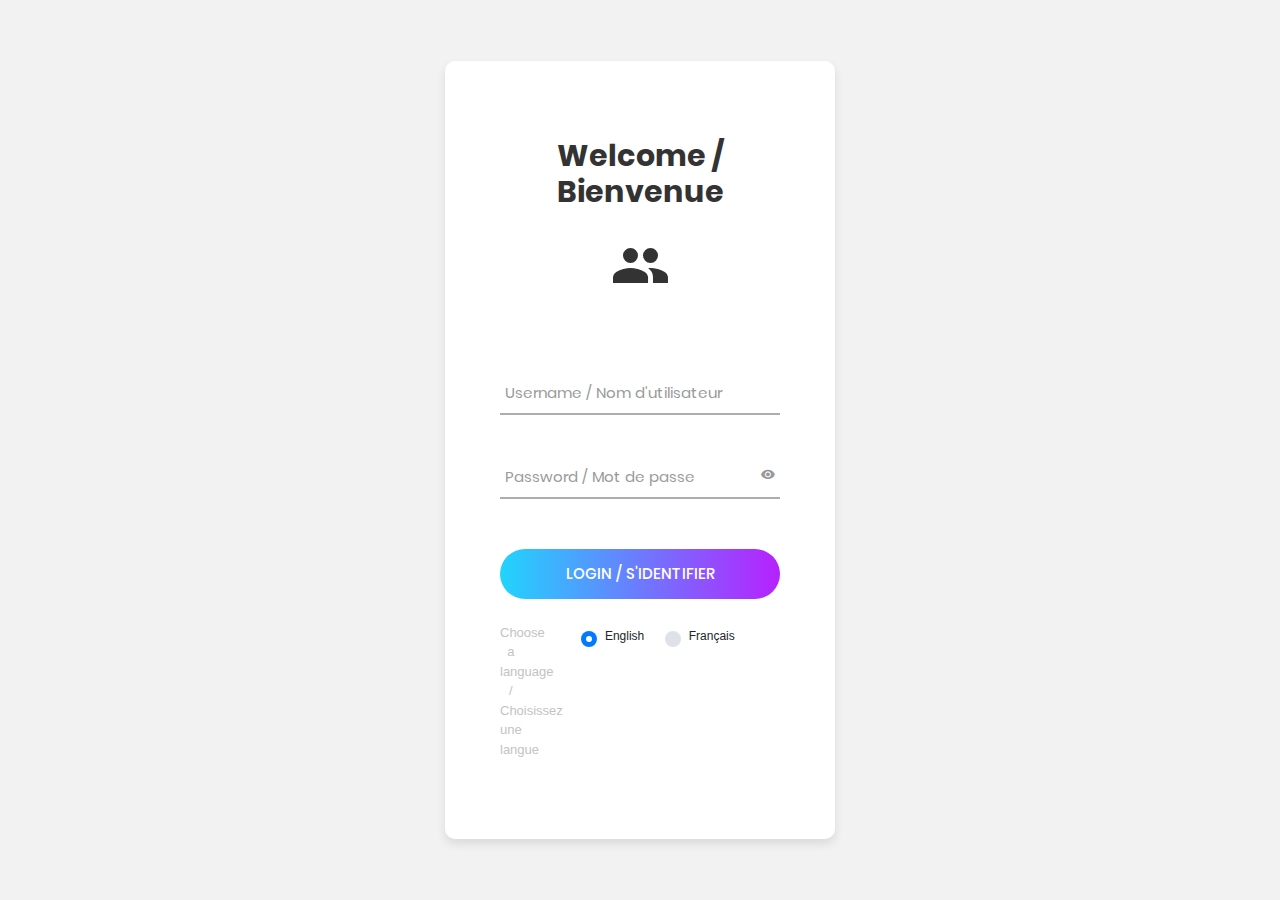
==== index.html @ aee53654 "initial commit" ====
<!DOCTYPE html>
<html lang="en">
<head>
	<title>Login V2</title>
	<meta charset="UTF-8">
	<meta name="viewport" content="width=device-width, initial-scale=1">
<!--===============================================================================================-->
	<link rel="icon" type="image/png" href="loginmation/images/icons/favicon.ico"/>
<!--===============================================================================================-->
	<link rel="stylesheet" type="text/css" href="loginmation/vendor/bootstrap/css/bootstrap.min.css">
<!--===============================================================================================-->
	<link rel="stylesheet" type="text/css" href="loginmation/fonts/font-awesome-4.7.0/css/font-awesome.min.css">
<!--===============================================================================================-->
	<link rel="stylesheet" type="text/css" href="loginmation/fonts/iconic/css/material-design-iconic-font.min.css">
<!--===============================================================================================-->
	<link rel="stylesheet" type="text/css" href="loginmation/vendor/animate/animate.css">
<!--===============================================================================================-->
	<link rel="stylesheet" type="text/css" href="loginmation/vendor/css-hamburgers/hamburgers.min.css">
<!--===============================================================================================-->
	<link rel="stylesheet" type="text/css" href="loginmation/vendor/animsition/css/animsition.min.css">
<!--===============================================================================================-->
	<link rel="stylesheet" type="text/css" href="loginmation/vendor/select2/select2.min.css">
<!--===============================================================================================-->
	<link rel="stylesheet" type="text/css" href="loginmation/vendor/daterangepicker/daterangepicker.css">
<!--===============================================================================================-->
	<link rel="stylesheet" type="text/css" href="loginmation/css/util.css">
	<link rel="stylesheet" type="text/css" href="loginmation/css/main.css">
	<link rel="stylesheet" type="text/css" href="css/bootstrap.css">

<!--===============================================================================================-->
</head>
<script>
	if(localStorage.getItem("userId") !== null)
		window.location.replace("sections/index.html");
	localStorage.setItem("lang", "en");
</script>
<body>

	<div class="limiter">
		<div class="container-login100">
			<div class="wrap-login100">
				<form class="login100-form" id="login_form">
					<span class="login100-form-title p-b-26" id="0">
						Welcome / Bienvenue
					</span>
					<span class="login100-form-title p-b-48">
						<i class="zmdi zmdi-accounts"></i>
					</span>

					<div class="alert alert-danger" hidden id="failureMessage">Please check your username and password... and try again</div><br>
					<div class="wrap-input100" data-validate = "Sorry, you've got to fill this!">
						<input required class="input100" type="text" name="email" id="username">
						<span class="focus-input100" data-placeholder="Username / Nom d'utilisateur"></span>
					</div>

					<div class="wrap-input100 validate-input" data-validate="Enter password (-_-)!">
						<span class="btn-show-pass">
							<i class="zmdi zmdi-eye"></i>
						</span>
						<input required class="input100" type="password" name="pass" id="password">
						<span class="focus-input100" data-placeholder="Password /  Mot de passe" ></span>
					</div>

					<div class="container-login100-form-btn">
						<div class="wrap-login100-form-btn">
							<div class="login100-form-bgbtn"></div>
							<button type="submit" class="login100-form-btn">
								Login / S'identifier
							</button>
						</div>
					</div><br>
					<fieldset class="form-group text-center">
						<div class="row">
							<legend style="font-size: 13px; color: #c3c3c3" class="col-form-label col-sm-2 pt-0" id="2">Choose a language / Choisissez une langue</legend>
							<div class="col-sm-10">
								<div class="custom-control custom-radio custom-control-inline">
									<input class="custom-control-input" type="radio" name="lang" id="en" value="en" checked>
									<label style="font-size: 12px;" class="custom-control-label" for="en" id="3">
										English
									</label>
									<script>
										document.getElementById("en").onclick = function() {
											if(this.checked) {
												localStorage.setItem("lang", "en");
												console.log("made language to french");
											}
										}
									</script>
								</div>
								<div class="custom-control custom-radio custom-control-inline">
									<input class="custom-control-input" type="radio" name="lang" id="fr" value="fr">
									<label style="font-size: 12px;" class="custom-control-label" for="fr" id="4">
										Français
									</label>
									<script>
									document.getElementById("fr").onclick = function() {
										if(this.checked) {
											localStorage.setItem("lang", "fr");
											console.log("made language to english");
										}
									}
									</script>
								</div>

							</div>
						</div>
					</fieldset>
					<br>
				</form>
			</div>
		</div>
	</div>


	<div id="dropDownSelect1"></div>

<!--===============================================================================================-->
	<script src="loginmation/vendor/jquery/jquery-3.2.1.min.js"></script>
<!--===============================================================================================-->
	<script src="loginmation/vendor/animsition/js/animsition.min.js"></script>
<!--===============================================================================================-->
	<script src="loginmation/vendor/bootstrap/js/popper.js"></script>
	<script src="loginmation/vendor/bootstrap/js/bootstrap.min.js"></script>
<!--===============================================================================================-->
	<script src="loginmation/vendor/select2/select2.min.js"></script>
<!--===============================================================================================-->
	<script src="loginmation/vendor/daterangepicker/moment.min.js"></script>
	<script src="loginmation/vendor/daterangepicker/daterangepicker.js"></script>
<!--===============================================================================================-->
	<script src="loginmation/vendor/countdowntime/countdowntime.js"></script>
<!--===============================================================================================-->
	<script src="loginmation/js/main.js"></script>
	<script src="js/main.js"></script>

	<script>
		document.forms['login_form'].addEventListener("submit", function(event) {
			event.preventDefault();
			var username = this.username.value;
			var password = this.password.value;

			var information = {"username":username, "password":password};

			var success = function(sr) {
				if(sr.id !== null && sr.id !== 'undefined') {
					var id = sr.id;
					var username = sr.username;
					var phonenumber = sr.phonenumber;
					var region_id = sr.regionId;
					var sub_region_id = sr.subRegionId;
					var role = sr.role;
					// var access = sr.role;

					localStorage.setItem("connection", "online");
					localStorage.setItem("userId", id);
					localStorage.setItem("userName", username);
					localStorage.setItem("phonenumber", phonenumber);
					localStorage.setItem("region_id", region_id);
					localStorage.setItem("sub_region_id", sub_region_id);
					localStorage.setItem("role", role);
					// localStorage.setItem("userAccess", access.join());
					window.location.replace("sections/index.html");
				} else {
					document.getElementById("failureMessage").removeAttribute("hidden");
					this.password.value = "";
				}
			}
			transmission.auth("user", information, success);
		});
	</script>

</body>
</html>
---- loginmation/fonts/iconic/css/material-design-iconic-font.min.css ----
@font-face{font-family:Material-Design-Iconic-Font;src:url(../fonts/Material-Design-Iconic-Font.woff2?v=2.2.0) format('woff2'),url(../fonts/Material-Design-Iconic-Font.woff?v=2.2.0) format('woff'),url(../fonts/Material-Design-Iconic-Font.ttf?v=2.2.0) format('truetype')}.zmdi{display:inline-block;font:normal normal normal 14px/1 'Material-Design-Iconic-Font';font-size:inherit;text-rendering:auto;-webkit-font-smoothing:antialiased;-moz-osx-font-smoothing:grayscale}.zmdi-hc-lg{font-size:1.33333333em;line-height:.75em;vertical-align:-15%}.zmdi-hc-2x{font-size:2em}.zmdi-hc-3x{font-size:3em}.zmdi-hc-4x{font-size:4em}.zmdi-hc-5x{font-size:5em}.zmdi-hc-fw{width:1.28571429em;text-align:center}.zmdi-hc-ul{padding-left:0;margin-left:2.14285714em;list-style-type:none}.zmdi-hc-ul>li{position:relative}.zmdi-hc-li{position:absolute;left:-2.14285714em;width:2.14285714em;top:.14285714em;text-align:center}.zmdi-hc-li.zmdi-hc-lg{left:-1.85714286em}.zmdi-hc-border{padding:.1em .25em;border:solid .1em #9e9e9e;border-radius:2px}.zmdi-hc-border-circle{padding:.1em .25em;border:solid .1em #9e9e9e;border-radius:50%}.zmdi.pull-left{float:left;margin-right:.15em}.zmdi.pull-right{float:right;margin-left:.15em}.zmdi-hc-spin{-webkit-animation:zmdi-spin 1.5s infinite linear;animation:zmdi-spin 1.5s infinite linear}.zmdi-hc-spin-reverse{-webkit-animation:zmdi-spin-reverse 1.5s infinite linear;animation:zmdi-spin-reverse 1.5s infinite linear}@-webkit-keyframes zmdi-spin{0%{-webkit-transform:rotate(0deg);transform:rotate(0deg)}100%{-webkit-transform:rotate(359deg);transform:rotate(359deg)}}@keyframes zmdi-spin{0%{-webkit-transform:rotate(0deg);transform:rotate(0deg)}100%{-webkit-transform:rotate(359deg);transform:rotate(359deg)}}@-webkit-keyframes zmdi-spin-reverse{0%{-webkit-transform:rotate(0deg);transform:rotate(0deg)}100%{-webkit-transform:rotate(-359deg);transform:rotate(-359deg)}}@keyframes zmdi-spin-reverse{0%{-webkit-transform:rotate(0deg);transform:rotate(0deg)}100%{-webkit-transform:rotate(-359deg);transform:rotate(-359deg)}}.zmdi-hc-rotate-90{-webkit-transform:rotate(90deg);-ms-transform:rotate(90deg);transform:rotate(90deg)}.zmdi-hc-rotate-180{-webkit-transform:rotate(180deg);-ms-transform:rotate(180deg);transform:rotate(180deg)}.zmdi-hc-rotate-270{-webkit-transform:rotate(270deg);-ms-transform:rotate(270deg);transform:rotate(270deg)}.zmdi-hc-flip-horizontal{-webkit-transform:scale(-1,1);-ms-transform:scale(-1,1);transform:scale(-1,1)}.zmdi-hc-flip-vertical{-webkit-transform:scale(1,-1);-ms-transform:scale(1,-1);transform:scale(1,-1)}.zmdi-hc-stack{position:relative;display:inline-block;width:2em;height:2em;line-height:2em;vertical-align:middle}.zmdi-hc-stack-1x,.zmdi-hc-stack-2x{position:absolute;left:0;width:100%;text-align:center}.zmdi-hc-stack-1x{line-height:inherit}.zmdi-hc-stack-2x{font-size:2em}.zmdi-hc-inverse{color:#fff}.zmdi-3d-rotation:before{content:'\f101'}.zmdi-airplane-off:before{content:'\f102'}.zmdi-airplane:before{content:'\f103'}.zmdi-album:before{content:'\f104'}.zmdi-archive:before{content:'\f105'}.zmdi-assignment-account:before{content:'\f106'}.zmdi-assignment-alert:before{content:'\f107'}.zmdi-assignment-check:before{content:'\f108'}.zmdi-assignment-o:before{content:'\f109'}.zmdi-assignment-return:before{content:'\f10a'}.zmdi-assignment-returned:before{content:'\f10b'}.zmdi-assignment:before{content:'\f10c'}.zmdi-attachment-alt:before{content:'\f10d'}.zmdi-attachment:before{content:'\f10e'}.zmdi-audio:before{content:'\f10f'}.zmdi-badge-check:before{content:'\f110'}.zmdi-balance-wallet:before{content:'\f111'}.zmdi-balance:before{content:'\f112'}.zmdi-battery-alert:before{content:'\f113'}.zmdi-battery-flash:before{content:'\f114'}.zmdi-battery-unknown:before{content:'\f115'}.zmdi-battery:before{content:'\f116'}.zmdi-bike:before{content:'\f117'}.zmdi-block-alt:before{content:'\f118'}.zmdi-block:before{content:'\f119'}.zmdi-boat:before{content:'\f11a'}.zmdi-book-image:before{content:'\f11b'}.zmdi-book:before{content:'\f11c'}.zmdi-bookmark-outline:before{content:'\f11d'}.zmdi-bookmark:before{content:'\f11e'}.zmdi-brush:before{content:'\f11f'}.zmdi-bug:before{content:'\f120'}.zmdi-bus:before{content:'\f121'}.zmdi-cake:before{content:'\f122'}.zmdi-car-taxi:before{content:'\f123'}.zmdi-car-wash:before{content:'\f124'}.zmdi-car:before{content:'\f125'}.zmdi-card-giftcard:before{content:'\f126'}.zmdi-card-membership:before{content:'\f127'}.zmdi-card-travel:before{content:'\f128'}.zmdi-card:before{content:'\f129'}.zmdi-case-check:before{content:'\f12a'}.zmdi-case-download:before{content:'\f12b'}.zmdi-case-play:before{content:'\f12c'}.zmdi-case:before{content:'\f12d'}.zmdi-cast-connected:before{content:'\f12e'}.zmdi-cast:before{content:'\f12f'}.zmdi-chart-donut:before{content:'\f130'}.zmdi-chart:before{content:'\f131'}.zmdi-city-alt:before{content:'\f132'}.zmdi-city:before{content:'\f133'}.zmdi-close-circle-o:before{content:'\f134'}.zmdi-close-circle:before{content:'\f135'}.zmdi-close:before{content:'\f136'}.zmdi-cocktail:before{content:'\f137'}.zmdi-code-setting:before{content:'\f138'}.zmdi-code-smartphone:before{content:'\f139'}.zmdi-code:before{content:'\f13a'}.zmdi-coffee:before{content:'\f13b'}.zmdi-collection-bookmark:before{content:'\f13c'}.zmdi-collection-case-play:before{content:'\f13d'}.zmdi-collection-folder-image:before{content:'\f13e'}.zmdi-collection-image-o:before{content:'\f13f'}.zmdi-collection-image:before{content:'\f140'}.zmdi-collection-item-1:before{content:'\f141'}.zmdi-collection-item-2:before{content:'\f142'}.zmdi-collection-item-3:before{content:'\f143'}.zmdi-collection-item-4:before{content:'\f144'}.zmdi-collection-item-5:before{content:'\f145'}.zmdi-collection-item-6:before{content:'\f146'}.zmdi-collection-item-7:before{content:'\f147'}.zmdi-collection-item-8:before{content:'\f148'}.zmdi-collection-item-9-plus:before{content:'\f149'}.zmdi-collection-item-9:before{content:'\f14a'}.zmdi-collection-item:before{content:'\f14b'}.zmdi-collection-music:before{content:'\f14c'}.zmdi-collection-pdf:before{content:'\f14d'}.zmdi-collection-plus:before{content:'\f14e'}.zmdi-collection-speaker:before{content:'\f14f'}.zmdi-collection-text:before{content:'\f150'}.zmdi-collection-video:before{content:'\f151'}.zmdi-compass:before{content:'\f152'}.zmdi-cutlery:before{content:'\f153'}.zmdi-delete:before{content:'\f154'}.zmdi-dialpad:before{content:'\f155'}.zmdi-dns:before{content:'\f156'}.zmdi-drink:before{content:'\f157'}.zmdi-edit:before{content:'\f158'}.zmdi-email-open:before{content:'\f159'}.zmdi-email:before{content:'\f15a'}.zmdi-eye-off:before{content:'\f15b'}.zmdi-eye:before{content:'\f15c'}.zmdi-eyedropper:before{content:'\f15d'}.zmdi-favorite-outline:before{content:'\f15e'}.zmdi-favorite:before{content:'\f15f'}.zmdi-filter-list:before{content:'\f160'}.zmdi-fire:before{content:'\f161'}.zmdi-flag:before{content:'\f162'}.zmdi-flare:before{content:'\f163'}.zmdi-flash-auto:before{content:'\f164'}.zmdi-flash-off:before{content:'\f165'}.zmdi-flash:before{content:'\f166'}.zmdi-flip:before{content:'\f167'}.zmdi-flower-alt:before{content:'\f168'}.zmdi-flower:before{content:'\f169'}.zmdi-font:before{content:'\f16a'}.zmdi-fullscreen-alt:before{content:'\f16b'}.zmdi-fullscreen-exit:before{content:'\f16c'}.zmdi-fullscreen:before{content:'\f16d'}.zmdi-functions:before{content:'\f16e'}.zmdi-gas-station:before{content:'\f16f'}.zmdi-gesture:before{content:'\f170'}.zmdi-globe-alt:before{content:'\f171'}.zmdi-globe-lock:before{content:'\f172'}.zmdi-globe:before{content:'\f173'}.zmdi-graduation-cap:before{content:'\f174'}.zmdi-home:before{content:'\f175'}.zmdi-hospital-alt:before{content:'\f176'}.zmdi-hospital:before{content:'\f177'}.zmdi-hotel:before{content:'\f178'}.zmdi-hourglass-alt:before{content:'\f179'}.zmdi-hourglass-outline:before{content:'\f17a'}.zmdi-hourglass:before{content:'\f17b'}.zmdi-http:before{content:'\f17c'}.zmdi-image-alt:before{content:'\f17d'}.zmdi-image-o:before{content:'\f17e'}.zmdi-image:before{content:'\f17f'}.zmdi-inbox:before{content:'\f180'}.zmdi-invert-colors-off:before{content:'\f181'}.zmdi-invert-colors:before{content:'\f182'}.zmdi-key:before{content:'\f183'}.zmdi-label-alt-outline:before{content:'\f184'}.zmdi-label-alt:before{content:'\f185'}.zmdi-label-heart:before{content:'\f186'}.zmdi-label:before{content:'\f187'}.zmdi-labels:before{content:'\f188'}.zmdi-lamp:before{content:'\f189'}.zmdi-landscape:before{content:'\f18a'}.zmdi-layers-off:before{content:'\f18b'}.zmdi-layers:before{content:'\f18c'}.zmdi-library:before{content:'\f18d'}.zmdi-link:before{content:'\f18e'}.zmdi-lock-open:before{content:'\f18f'}.zmdi-lock-outline:before{content:'\f190'}.zmdi-lock:before{content:'\f191'}.zmdi-mail-reply-all:before{content:'\f192'}.zmdi-mail-reply:before{content:'\f193'}.zmdi-mail-send:before{content:'\f194'}.zmdi-mall:before{content:'\f195'}.zmdi-map:before{content:'\f196'}.zmdi-menu:before{content:'\f197'}.zmdi-money-box:before{content:'\f198'}.zmdi-money-off:before{content:'\f199'}.zmdi-money:before{content:'\f19a'}.zmdi-more-vert:before{content:'\f19b'}.zmdi-more:before{content:'\f19c'}.zmdi-movie-alt:before{content:'\f19d'}.zmdi-movie:before{content:'\f19e'}.zmdi-nature-people:before{content:'\f19f'}.zmdi-nature:before{content:'\f1a0'}.zmdi-navigation:before{content:'\f1a1'}.zmdi-open-in-browser:before{content:'\f1a2'}.zmdi-open-in-new:before{content:'\f1a3'}.zmdi-palette:before{content:'\f1a4'}.zmdi-parking:before{content:'\f1a5'}.zmdi-pin-account:before{content:'\f1a6'}.zmdi-pin-assistant:before{content:'\f1a7'}.zmdi-pin-drop:before{content:'\f1a8'}.zmdi-pin-help:before{content:'\f1a9'}.zmdi-pin-off:before{content:'\f1aa'}.zmdi-pin:before{content:'\f1ab'}.zmdi-pizza:before{content:'\f1ac'}.zmdi-plaster:before{content:'\f1ad'}.zmdi-power-setting:before{content:'\f1ae'}.zmdi-power:before{content:'\f1af'}.zmdi-print:before{content:'\f1b0'}.zmdi-puzzle-piece:before{content:'\f1b1'}.zmdi-quote:before{content:'\f1b2'}.zmdi-railway:before{content:'\f1b3'}.zmdi-receipt:before{content:'\f1b4'}.zmdi-refresh-alt:before{content:'\f1b5'}.zmdi-refresh-sync-alert:before{content:'\f1b6'}.zmdi-refresh-sync-off:before{content:'\f1b7'}.zmdi-refresh-sync:before{content:'\f1b8'}.zmdi-refresh:before{content:'\f1b9'}.zmdi-roller:before{content:'\f1ba'}.zmdi-ruler:before{content:'\f1bb'}.zmdi-scissors:before{content:'\f1bc'}.zmdi-screen-rotation-lock:before{content:'\f1bd'}.zmdi-screen-rotation:before{content:'\f1be'}.zmdi-search-for:before{content:'\f1bf'}.zmdi-search-in-file:before{content:'\f1c0'}.zmdi-search-in-page:before{content:'\f1c1'}.zmdi-search-replace:before{content:'\f1c2'}.zmdi-search:before{content:'\f1c3'}.zmdi-seat:before{content:'\f1c4'}.zmdi-settings-square:before{content:'\f1c5'}.zmdi-settings:before{content:'\f1c6'}.zmdi-shield-check:before{content:'\f1c7'}.zmdi-shield-security:before{content:'\f1c8'}.zmdi-shopping-basket:before{content:'\f1c9'}.zmdi-shopping-cart-plus:before{content:'\f1ca'}.zmdi-shopping-cart:before{content:'\f1cb'}.zmdi-sign-in:before{content:'\f1cc'}.zmdi-sort-amount-asc:before{content:'\f1cd'}.zmdi-sort-amount-desc:before{content:'\f1ce'}.zmdi-sort-asc:before{content:'\f1cf'}.zmdi-sort-desc:before{content:'\f1d0'}.zmdi-spellcheck:before{content:'\f1d1'}.zmdi-storage:before{content:'\f1d2'}.zmdi-store-24:before{content:'\f1d3'}.zmdi-store:before{content:'\f1d4'}.zmdi-subway:before{content:'\f1d5'}.zmdi-sun:before{content:'\f1d6'}.zmdi-tab-unselected:before{content:'\f1d7'}.zmdi-tab:before{content:'\f1d8'}.zmdi-tag-close:before{content:'\f1d9'}.zmdi-tag-more:before{content:'\f1da'}.zmdi-tag:before{content:'\f1db'}.zmdi-thumb-down:before{content:'\f1dc'}.zmdi-thumb-up-down:before{content:'\f1dd'}.zmdi-thumb-up:before{content:'\f1de'}.zmdi-ticket-star:before{content:'\f1df'}.zmdi-toll:before{content:'\f1e0'}.zmdi-toys:before{content:'\f1e1'}.zmdi-traffic:before{content:'\f1e2'}.zmdi-translate:before{content:'\f1e3'}.zmdi-triangle-down:before{content:'\f1e4'}.zmdi-triangle-up:before{content:'\f1e5'}.zmdi-truck:before{content:'\f1e6'}.zmdi-turning-sign:before{content:'\f1e7'}.zmdi-wallpaper:before{content:'\f1e8'}.zmdi-washing-machine:before{content:'\f1e9'}.zmdi-window-maximize:before{content:'\f1ea'}.zmdi-window-minimize:before{content:'\f1eb'}.zmdi-window-restore:before{content:'\f1ec'}.zmdi-wrench:before{content:'\f1ed'}.zmdi-zoom-in:before{content:'\f1ee'}.zmdi-zoom-out:before{content:'\f1ef'}.zmdi-alert-circle-o:before{content:'\f1f0'}.zmdi-alert-circle:before{content:'\f1f1'}.zmdi-alert-octagon:before{content:'\f1f2'}.zmdi-alert-polygon:before{content:'\f1f3'}.zmdi-alert-triangle:before{content:'\f1f4'}.zmdi-help-outline:before{content:'\f1f5'}.zmdi-help:before{content:'\f1f6'}.zmdi-info-outline:before{content:'\f1f7'}.zmdi-info:before{content:'\f1f8'}.zmdi-notifications-active:before{content:'\f1f9'}.zmdi-notifications-add:before{content:'\f1fa'}.zmdi-notifications-none:before{content:'\f1fb'}.zmdi-notifications-off:before{content:'\f1fc'}.zmdi-notifications-paused:before{content:'\f1fd'}.zmdi-notifications:before{content:'\f1fe'}.zmdi-account-add:before{content:'\f1ff'}.zmdi-account-box-mail:before{content:'\f200'}.zmdi-account-box-o:before{content:'\f201'}.zmdi-account-box-phone:before{content:'\f202'}.zmdi-account-box:before{content:'\f203'}.zmdi-account-calendar:before{content:'\f204'}.zmdi-account-circle:before{content:'\f205'}.zmdi-account-o:before{content:'\f206'}.zmdi-account:before{content:'\f207'}.zmdi-accounts-add:before{content:'\f208'}.zmdi-accounts-alt:before{content:'\f209'}.zmdi-accounts-list-alt:before{content:'\f20a'}.zmdi-accounts-list:before{content:'\f20b'}.zmdi-accounts-outline:before{content:'\f20c'}.zmdi-accounts:before{content:'\f20d'}.zmdi-face:before{content:'\f20e'}.zmdi-female:before{content:'\f20f'}.zmdi-male-alt:before{content:'\f210'}.zmdi-male-female:before{content:'\f211'}.zmdi-male:before{content:'\f212'}.zmdi-mood-bad:before{content:'\f213'}.zmdi-mood:before{content:'\f214'}.zmdi-run:before{content:'\f215'}.zmdi-walk:before{content:'\f216'}.zmdi-cloud-box:before{content:'\f217'}.zmdi-cloud-circle:before{content:'\f218'}.zmdi-cloud-done:before{content:'\f219'}.zmdi-cloud-download:before{content:'\f21a'}.zmdi-cloud-off:before{content:'\f21b'}.zmdi-cloud-outline-alt:before{content:'\f21c'}.zmdi-cloud-outline:before{content:'\f21d'}.zmdi-cloud-upload:before{content:'\f21e'}.zmdi-cloud:before{content:'\f21f'}.zmdi-download:before{content:'\f220'}.zmdi-file-plus:before{content:'\f221'}.zmdi-file-text:before{content:'\f222'}.zmdi-file:before{content:'\f223'}.zmdi-folder-outline:before{content:'\f224'}.zmdi-folder-person:before{content:'\f225'}.zmdi-folder-star-alt:before{content:'\f226'}.zmdi-folder-star:before{content:'\f227'}.zmdi-folder:before{content:'\f228'}.zmdi-gif:before{content:'\f229'}.zmdi-upload:before{content:'\f22a'}.zmdi-border-all:before{content:'\f22b'}.zmdi-border-bottom:before{content:'\f22c'}.zmdi-border-clear:before{content:'\f22d'}.zmdi-border-color:before{content:'\f22e'}.zmdi-border-horizontal:before{content:'\f22f'}.zmdi-border-inner:before{content:'\f230'}.zmdi-border-left:before{content:'\f231'}.zmdi-border-outer:before{content:'\f232'}.zmdi-border-right:before{content:'\f233'}.zmdi-border-style:before{content:'\f234'}.zmdi-border-top:before{content:'\f235'}.zmdi-border-vertical:before{content:'\f236'}.zmdi-copy:before{content:'\f237'}.zmdi-crop:before{content:'\f238'}.zmdi-format-align-center:before{content:'\f239'}.zmdi-format-align-justify:before{content:'\f23a'}.zmdi-format-align-left:before{content:'\f23b'}.zmdi-format-align-right:before{content:'\f23c'}.zmdi-format-bold:before{content:'\f23d'}.zmdi-format-clear-all:before{content:'\f23e'}.zmdi-format-clear:before{content:'\f23f'}.zmdi-format-color-fill:before{content:'\f240'}.zmdi-format-color-reset:before{content:'\f241'}.zmdi-format-color-text:before{content:'\f242'}.zmdi-format-indent-decrease:before{content:'\f243'}.zmdi-format-indent-increase:before{content:'\f244'}.zmdi-format-italic:before{content:'\f245'}.zmdi-format-line-spacing:before{content:'\f246'}.zmdi-format-list-bulleted:before{content:'\f247'}.zmdi-format-list-numbered:before{content:'\f248'}.zmdi-format-ltr:before{content:'\f249'}.zmdi-format-rtl:before{content:'\f24a'}.zmdi-format-size:before{content:'\f24b'}.zmdi-format-strikethrough-s:before{content:'\f24c'}.zmdi-format-strikethrough:before{content:'\f24d'}.zmdi-format-subject:before{content:'\f24e'}.zmdi-format-underlined:before{content:'\f24f'}.zmdi-format-valign-bottom:before{content:'\f250'}.zmdi-format-valign-center:before{content:'\f251'}.zmdi-format-valign-top:before{content:'\f252'}.zmdi-redo:before{content:'\f253'}.zmdi-select-all:before{content:'\f254'}.zmdi-space-bar:before{content:'\f255'}.zmdi-text-format:before{content:'\f256'}.zmdi-transform:before{content:'\f257'}.zmdi-undo:before{content:'\f258'}.zmdi-wrap-text:before{content:'\f259'}.zmdi-comment-alert:before{content:'\f25a'}.zmdi-comment-alt-text:before{content:'\f25b'}.zmdi-comment-alt:before{content:'\f25c'}.zmdi-comment-edit:before{content:'\f25d'}.zmdi-comment-image:before{content:'\f25e'}.zmdi-comment-list:before{content:'\f25f'}.zmdi-comment-more:before{content:'\f260'}.zmdi-comment-outline:before{content:'\f261'}.zmdi-comment-text-alt:before{content:'\f262'}.zmdi-comment-text:before{content:'\f263'}.zmdi-comment-video:before{content:'\f264'}.zmdi-comment:before{content:'\f265'}.zmdi-comments:before{content:'\f266'}.zmdi-check-all:before{content:'\f267'}.zmdi-check-circle-u:before{content:'\f268'}.zmdi-check-circle:before{content:'\f269'}.zmdi-check-square:before{content:'\f26a'}.zmdi-check:before{content:'\f26b'}.zmdi-circle-o:before{content:'\f26c'}.zmdi-circle:before{content:'\f26d'}.zmdi-dot-circle-alt:before{content:'\f26e'}.zmdi-dot-circle:before{content:'\f26f'}.zmdi-minus-circle-outline:before{content:'\f270'}.zmdi-minus-circle:before{content:'\f271'}.zmdi-minus-square:before{content:'\f272'}.zmdi-minus:before{content:'\f273'}.zmdi-plus-circle-o-duplicate:before{content:'\f274'}.zmdi-plus-circle-o:before{content:'\f275'}.zmdi-plus-circle:before{content:'\f276'}.zmdi-plus-square:before{content:'\f277'}.zmdi-plus:before{content:'\f278'}.zmdi-square-o:before{content:'\f279'}.zmdi-star-circle:before{content:'\f27a'}.zmdi-star-half:before{content:'\f27b'}.zmdi-star-outline:before{content:'\f27c'}.zmdi-star:before{content:'\f27d'}.zmdi-bluetooth-connected:before{content:'\f27e'}.zmdi-bluetooth-off:before{content:'\f27f'}.zmdi-bluetooth-search:before{content:'\f280'}.zmdi-bluetooth-setting:before{content:'\f281'}.zmdi-bluetooth:before{content:'\f282'}.zmdi-camera-add:before{content:'\f283'}.zmdi-camera-alt:before{content:'\f284'}.zmdi-camera-bw:before{content:'\f285'}.zmdi-camera-front:before{content:'\f286'}.zmdi-camera-mic:before{content:'\f287'}.zmdi-camera-party-mode:before{content:'\f288'}.zmdi-camera-rear:before{content:'\f289'}.zmdi-camera-roll:before{content:'\f28a'}.zmdi-camera-switch:before{content:'\f28b'}.zmdi-camera:before{content:'\f28c'}.zmdi-card-alert:before{content:'\f28d'}.zmdi-card-off:before{content:'\f28e'}.zmdi-card-sd:before{content:'\f28f'}.zmdi-card-sim:before{content:'\f290'}.zmdi-desktop-mac:before{content:'\f291'}.zmdi-desktop-windows:before{content:'\f292'}.zmdi-device-hub:before{content:'\f293'}.zmdi-devices-off:before{content:'\f294'}.zmdi-devices:before{content:'\f295'}.zmdi-dock:before{content:'\f296'}.zmdi-floppy:before{content:'\f297'}.zmdi-gamepad:before{content:'\f298'}.zmdi-gps-dot:before{content:'\f299'}.zmdi-gps-off:before{content:'\f29a'}.zmdi-gps:before{content:'\f29b'}.zmdi-headset-mic:before{content:'\f29c'}.zmdi-headset:before{content:'\f29d'}.zmdi-input-antenna:before{content:'\f29e'}.zmdi-input-composite:before{content:'\f29f'}.zmdi-input-hdmi:before{content:'\f2a0'}.zmdi-input-power:before{content:'\f2a1'}.zmdi-input-svideo:before{content:'\f2a2'}.zmdi-keyboard-hide:before{content:'\f2a3'}.zmdi-keyboard:before{content:'\f2a4'}.zmdi-laptop-chromebook:before{content:'\f2a5'}.zmdi-laptop-mac:before{content:'\f2a6'}.zmdi-laptop:before{content:'\f2a7'}.zmdi-mic-off:before{content:'\f2a8'}.zmdi-mic-outline:before{content:'\f2a9'}.zmdi-mic-setting:before{content:'\f2aa'}.zmdi-mic:before{content:'\f2ab'}.zmdi-mouse:before{content:'\f2ac'}.zmdi-network-alert:before{content:'\f2ad'}.zmdi-network-locked:before{content:'\f2ae'}.zmdi-network-off:before{content:'\f2af'}.zmdi-network-outline:before{content:'\f2b0'}.zmdi-network-setting:before{content:'\f2b1'}.zmdi-network:before{content:'\f2b2'}.zmdi-phone-bluetooth:before{content:'\f2b3'}.zmdi-phone-end:before{content:'\f2b4'}.zmdi-phone-forwarded:before{content:'\f2b5'}.zmdi-phone-in-talk:before{content:'\f2b6'}.zmdi-phone-locked:before{content:'\f2b7'}.zmdi-phone-missed:before{content:'\f2b8'}.zmdi-phone-msg:before{content:'\f2b9'}.zmdi-phone-paused:before{content:'\f2ba'}.zmdi-phone-ring:before{content:'\f2bb'}.zmdi-phone-setting:before{content:'\f2bc'}.zmdi-phone-sip:before{content:'\f2bd'}.zmdi-phone:before{content:'\f2be'}.zmdi-portable-wifi-changes:before{content:'\f2bf'}.zmdi-portable-wifi-off:before{content:'\f2c0'}.zmdi-portable-wifi:before{content:'\f2c1'}.zmdi-radio:before{content:'\f2c2'}.zmdi-reader:before{content:'\f2c3'}.zmdi-remote-control-alt:before{content:'\f2c4'}.zmdi-remote-control:before{content:'\f2c5'}.zmdi-router:before{content:'\f2c6'}.zmdi-scanner:before{content:'\f2c7'}.zmdi-smartphone-android:before{content:'\f2c8'}.zmdi-smartphone-download:before{content:'\f2c9'}.zmdi-smartphone-erase:before{content:'\f2ca'}.zmdi-smartphone-info:before{content:'\f2cb'}.zmdi-smartphone-iphone:before{content:'\f2cc'}.zmdi-smartphone-landscape-lock:before{content:'\f2cd'}.zmdi-smartphone-landscape:before{content:'\f2ce'}.zmdi-smartphone-lock:before{content:'\f2cf'}.zmdi-smartphone-portrait-lock:before{content:'\f2d0'}.zmdi-smartphone-ring:before{content:'\f2d1'}.zmdi-smartphone-setting:before{content:'\f2d2'}.zmdi-smartphone-setup:before{content:'\f2d3'}.zmdi-smartphone:before{content:'\f2d4'}.zmdi-speaker:before{content:'\f2d5'}.zmdi-tablet-android:before{content:'\f2d6'}.zmdi-tablet-mac:before{content:'\f2d7'}.zmdi-tablet:before{content:'\f2d8'}.zmdi-tv-alt-play:before{content:'\f2d9'}.zmdi-tv-list:before{content:'\f2da'}.zmdi-tv-play:before{content:'\f2db'}.zmdi-tv:before{content:'\f2dc'}.zmdi-usb:before{content:'\f2dd'}.zmdi-videocam-off:before{content:'\f2de'}.zmdi-videocam-switch:before{content:'\f2df'}.zmdi-videocam:before{content:'\f2e0'}.zmdi-watch:before{content:'\f2e1'}.zmdi-wifi-alt-2:before{content:'\f2e2'}.zmdi-wifi-alt:before{content:'\f2e3'}.zmdi-wifi-info:before{content:'\f2e4'}.zmdi-wifi-lock:before{content:'\f2e5'}.zmdi-wifi-off:before{content:'\f2e6'}.zmdi-wifi-outline:before{content:'\f2e7'}.zmdi-wifi:before{content:'\f2e8'}.zmdi-arrow-left-bottom:before{content:'\f2e9'}.zmdi-arrow-left:before{content:'\f2ea'}.zmdi-arrow-merge:before{content:'\f2eb'}.zmdi-arrow-missed:before{content:'\f2ec'}.zmdi-arrow-right-top:before{content:'\f2ed'}.zmdi-arrow-right:before{content:'\f2ee'}.zmdi-arrow-split:before{content:'\f2ef'}.zmdi-arrows:before{content:'\f2f0'}.zmdi-caret-down-circle:before{content:'\f2f1'}.zmdi-caret-down:before{content:'\f2f2'}.zmdi-caret-left-circle:before{content:'\f2f3'}.zmdi-caret-left:before{content:'\f2f4'}.zmdi-caret-right-circle:before{content:'\f2f5'}.zmdi-caret-right:before{content:'\f2f6'}.zmdi-caret-up-circle:before{content:'\f2f7'}.zmdi-caret-up:before{content:'\f2f8'}.zmdi-chevron-down:before{content:'\f2f9'}.zmdi-chevron-left:before{content:'\f2fa'}.zmdi-chevron-right:before{content:'\f2fb'}.zmdi-chevron-up:before{content:'\f2fc'}.zmdi-forward:before{content:'\f2fd'}.zmdi-long-arrow-down:before{content:'\f2fe'}.zmdi-long-arrow-left:before{content:'\f2ff'}.zmdi-long-arrow-return:before{content:'\f300'}.zmdi-long-arrow-right:before{content:'\f301'}.zmdi-long-arrow-tab:before{content:'\f302'}.zmdi-long-arrow-up:before{content:'\f303'}.zmdi-rotate-ccw:before{content:'\f304'}.zmdi-rotate-cw:before{content:'\f305'}.zmdi-rotate-left:before{content:'\f306'}.zmdi-rotate-right:before{content:'\f307'}.zmdi-square-down:before{content:'\f308'}.zmdi-square-right:before{content:'\f309'}.zmdi-swap-alt:before{content:'\f30a'}.zmdi-swap-vertical-circle:before{content:'\f30b'}.zmdi-swap-vertical:before{content:'\f30c'}.zmdi-swap:before{content:'\f30d'}.zmdi-trending-down:before{content:'\f30e'}.zmdi-trending-flat:before{content:'\f30f'}.zmdi-trending-up:before{content:'\f310'}.zmdi-unfold-less:before{content:'\f311'}.zmdi-unfold-more:before{content:'\f312'}.zmdi-apps:before{content:'\f313'}.zmdi-grid-off:before{content:'\f314'}.zmdi-grid:before{content:'\f315'}.zmdi-view-agenda:before{content:'\f316'}.zmdi-view-array:before{content:'\f317'}.zmdi-view-carousel:before{content:'\f318'}.zmdi-view-column:before{content:'\f319'}.zmdi-view-comfy:before{content:'\f31a'}.zmdi-view-compact:before{content:'\f31b'}.zmdi-view-dashboard:before{content:'\f31c'}.zmdi-view-day:before{content:'\f31d'}.zmdi-view-headline:before{content:'\f31e'}.zmdi-view-list-alt:before{content:'\f31f'}.zmdi-view-list:before{content:'\f320'}.zmdi-view-module:before{content:'\f321'}.zmdi-view-quilt:before{content:'\f322'}.zmdi-view-stream:before{content:'\f323'}.zmdi-view-subtitles:before{content:'\f324'}.zmdi-view-toc:before{content:'\f325'}.zmdi-view-web:before{content:'\f326'}.zmdi-view-week:before{content:'\f327'}.zmdi-widgets:before{content:'\f328'}.zmdi-alarm-check:before{content:'\f329'}.zmdi-alarm-off:before{content:'\f32a'}.zmdi-alarm-plus:before{content:'\f32b'}.zmdi-alarm-snooze:before{content:'\f32c'}.zmdi-alarm:before{content:'\f32d'}.zmdi-calendar-alt:before{content:'\f32e'}.zmdi-calendar-check:before{content:'\f32f'}.zmdi-calendar-close:before{content:'\f330'}.zmdi-calendar-note:before{content:'\f331'}.zmdi-calendar:before{content:'\f332'}.zmdi-time-countdown:before{content:'\f333'}.zmdi-time-interval:before{content:'\f334'}.zmdi-time-restore-setting:before{content:'\f335'}.zmdi-time-restore:before{content:'\f336'}.zmdi-time:before{content:'\f337'}.zmdi-timer-off:before{content:'\f338'}.zmdi-timer:before{content:'\f339'}.zmdi-android-alt:before{content:'\f33a'}.zmdi-android:before{content:'\f33b'}.zmdi-apple:before{content:'\f33c'}.zmdi-behance:before{content:'\f33d'}.zmdi-codepen:before{content:'\f33e'}.zmdi-dribbble:before{content:'\f33f'}.zmdi-dropbox:before{content:'\f340'}.zmdi-evernote:before{content:'\f341'}.zmdi-facebook-box:before{content:'\f342'}.zmdi-facebook:before{content:'\f343'}.zmdi-github-box:before{content:'\f344'}.zmdi-github:before{content:'\f345'}.zmdi-google-drive:before{content:'\f346'}.zmdi-google-earth:before{content:'\f347'}.zmdi-google-glass:before{content:'\f348'}.zmdi-google-maps:before{content:'\f349'}.zmdi-google-pages:before{content:'\f34a'}.zmdi-google-play:before{content:'\f34b'}.zmdi-google-plus-box:before{content:'\f34c'}.zmdi-google-plus:before{content:'\f34d'}.zmdi-google:before{content:'\f34e'}.zmdi-instagram:before{content:'\f34f'}.zmdi-language-css3:before{content:'\f350'}.zmdi-language-html5:before{content:'\f351'}.zmdi-language-javascript:before{content:'\f352'}.zmdi-language-python-alt:before{content:'\f353'}.zmdi-language-python:before{content:'\f354'}.zmdi-lastfm:before{content:'\f355'}.zmdi-linkedin-box:before{content:'\f356'}.zmdi-paypal:before{content:'\f357'}.zmdi-pinterest-box:before{content:'\f358'}.zmdi-pocket:before{content:'\f359'}.zmdi-polymer:before{content:'\f35a'}.zmdi-share:before{content:'\f35b'}.zmdi-stackoverflow:before{content:'\f35c'}.zmdi-steam-square:before{content:'\f35d'}.zmdi-steam:before{content:'\f35e'}.zmdi-twitter-box:before{content:'\f35f'}.zmdi-twitter:before{content:'\f360'}.zmdi-vk:before{content:'\f361'}.zmdi-wikipedia:before{content:'\f362'}.zmdi-windows:before{content:'\f363'}.zmdi-aspect-ratio-alt:before{content:'\f364'}.zmdi-aspect-ratio:before{content:'\f365'}.zmdi-blur-circular:before{content:'\f366'}.zmdi-blur-linear:before{content:'\f367'}.zmdi-blur-off:before{content:'\f368'}.zmdi-blur:before{content:'\f369'}.zmdi-brightness-2:before{content:'\f36a'}.zmdi-brightness-3:before{content:'\f36b'}.zmdi-brightness-4:before{content:'\f36c'}.zmdi-brightness-5:before{content:'\f36d'}.zmdi-brightness-6:before{content:'\f36e'}.zmdi-brightness-7:before{content:'\f36f'}.zmdi-brightness-auto:before{content:'\f370'}.zmdi-brightness-setting:before{content:'\f371'}.zmdi-broken-image:before{content:'\f372'}.zmdi-center-focus-strong:before{content:'\f373'}.zmdi-center-focus-weak:before{content:'\f374'}.zmdi-compare:before{content:'\f375'}.zmdi-crop-16-9:before{content:'\f376'}.zmdi-crop-3-2:before{content:'\f377'}.zmdi-crop-5-4:before{content:'\f378'}.zmdi-crop-7-5:before{content:'\f379'}.zmdi-crop-din:before{content:'\f37a'}.zmdi-crop-free:before{content:'\f37b'}.zmdi-crop-landscape:before{content:'\f37c'}.zmdi-crop-portrait:before{content:'\f37d'}.zmdi-crop-square:before{content:'\f37e'}.zmdi-exposure-alt:before{content:'\f37f'}.zmdi-exposure:before{content:'\f380'}.zmdi-filter-b-and-w:before{content:'\f381'}.zmdi-filter-center-focus:before{content:'\f382'}.zmdi-filter-frames:before{content:'\f383'}.zmdi-filter-tilt-shift:before{content:'\f384'}.zmdi-gradient:before{content:'\f385'}.zmdi-grain:before{content:'\f386'}.zmdi-graphic-eq:before{content:'\f387'}.zmdi-hdr-off:before{content:'\f388'}.zmdi-hdr-strong:before{content:'\f389'}.zmdi-hdr-weak:before{content:'\f38a'}.zmdi-hdr:before{content:'\f38b'}.zmdi-iridescent:before{content:'\f38c'}.zmdi-leak-off:before{content:'\f38d'}.zmdi-leak:before{content:'\f38e'}.zmdi-looks:before{content:'\f38f'}.zmdi-loupe:before{content:'\f390'}.zmdi-panorama-horizontal:before{content:'\f391'}.zmdi-panorama-vertical:before{content:'\f392'}.zmdi-panorama-wide-angle:before{content:'\f393'}.zmdi-photo-size-select-large:before{content:'\f394'}.zmdi-photo-size-select-small:before{content:'\f395'}.zmdi-picture-in-picture:before{content:'\f396'}.zmdi-slideshow:before{content:'\f397'}.zmdi-texture:before{content:'\f398'}.zmdi-tonality:before{content:'\f399'}.zmdi-vignette:before{content:'\f39a'}.zmdi-wb-auto:before{content:'\f39b'}.zmdi-eject-alt:before{content:'\f39c'}.zmdi-eject:before{content:'\f39d'}.zmdi-equalizer:before{content:'\f39e'}.zmdi-fast-forward:before{content:'\f39f'}.zmdi-fast-rewind:before{content:'\f3a0'}.zmdi-forward-10:before{content:'\f3a1'}.zmdi-forward-30:before{content:'\f3a2'}.zmdi-forward-5:before{content:'\f3a3'}.zmdi-hearing:before{content:'\f3a4'}.zmdi-pause-circle-outline:before{content:'\f3a5'}.zmdi-pause-circle:before{content:'\f3a6'}.zmdi-pause:before{content:'\f3a7'}.zmdi-play-circle-outline:before{content:'\f3a8'}.zmdi-play-circle:before{content:'\f3a9'}.zmdi-play:before{content:'\f3aa'}.zmdi-playlist-audio:before{content:'\f3ab'}.zmdi-playlist-plus:before{content:'\f3ac'}.zmdi-repeat-one:before{content:'\f3ad'}.zmdi-repeat:before{content:'\f3ae'}.zmdi-replay-10:before{content:'\f3af'}.zmdi-replay-30:before{content:'\f3b0'}.zmdi-replay-5:before{content:'\f3b1'}.zmdi-replay:before{content:'\f3b2'}.zmdi-shuffle:before{content:'\f3b3'}.zmdi-skip-next:before{content:'\f3b4'}.zmdi-skip-previous:before{content:'\f3b5'}.zmdi-stop:before{content:'\f3b6'}.zmdi-surround-sound:before{content:'\f3b7'}.zmdi-tune:before{content:'\f3b8'}.zmdi-volume-down:before{content:'\f3b9'}.zmdi-volume-mute:before{content:'\f3ba'}.zmdi-volume-off:before{content:'\f3bb'}.zmdi-volume-up:before{content:'\f3bc'}.zmdi-n-1-square:before{content:'\f3bd'}.zmdi-n-2-square:before{content:'\f3be'}.zmdi-n-3-square:before{content:'\f3bf'}.zmdi-n-4-square:before{content:'\f3c0'}.zmdi-n-5-square:before{content:'\f3c1'}.zmdi-n-6-square:before{content:'\f3c2'}.zmdi-neg-1:before{content:'\f3c3'}.zmdi-neg-2:before{content:'\f3c4'}.zmdi-plus-1:before{content:'\f3c5'}.zmdi-plus-2:before{content:'\f3c6'}.zmdi-sec-10:before{content:'\f3c7'}.zmdi-sec-3:before{content:'\f3c8'}.zmdi-zero:before{content:'\f3c9'}.zmdi-airline-seat-flat-angled:before{content:'\f3ca'}.zmdi-airline-seat-flat:before{content:'\f3cb'}.zmdi-airline-seat-individual-suite:before{content:'\f3cc'}.zmdi-airline-seat-legroom-extra:before{content:'\f3cd'}.zmdi-airline-seat-legroom-normal:before{content:'\f3ce'}.zmdi-airline-seat-legroom-reduced:before{content:'\f3cf'}.zmdi-airline-seat-recline-extra:before{content:'\f3d0'}.zmdi-airline-seat-recline-normal:before{content:'\f3d1'}.zmdi-airplay:before{content:'\f3d2'}.zmdi-closed-caption:before{content:'\f3d3'}.zmdi-confirmation-number:before{content:'\f3d4'}.zmdi-developer-board:before{content:'\f3d5'}.zmdi-disc-full:before{content:'\f3d6'}.zmdi-explicit:before{content:'\f3d7'}.zmdi-flight-land:before{content:'\f3d8'}.zmdi-flight-takeoff:before{content:'\f3d9'}.zmdi-flip-to-back:before{content:'\f3da'}.zmdi-flip-to-front:before{content:'\f3db'}.zmdi-group-work:before{content:'\f3dc'}.zmdi-hd:before{content:'\f3dd'}.zmdi-hq:before{content:'\f3de'}.zmdi-markunread-mailbox:before{content:'\f3df'}.zmdi-memory:before{content:'\f3e0'}.zmdi-nfc:before{content:'\f3e1'}.zmdi-play-for-work:before{content:'\f3e2'}.zmdi-power-input:before{content:'\f3e3'}.zmdi-present-to-all:before{content:'\f3e4'}.zmdi-satellite:before{content:'\f3e5'}.zmdi-tap-and-play:before{content:'\f3e6'}.zmdi-vibration:before{content:'\f3e7'}.zmdi-voicemail:before{content:'\f3e8'}.zmdi-group:before{content:'\f3e9'}.zmdi-rss:before{content:'\f3ea'}.zmdi-shape:before{content:'\f3eb'}.zmdi-spinner:before{content:'\f3ec'}.zmdi-ungroup:before{content:'\f3ed'}.zmdi-500px:before{content:'\f3ee'}.zmdi-8tracks:before{content:'\f3ef'}.zmdi-amazon:before{content:'\f3f0'}.zmdi-blogger:before{content:'\f3f1'}.zmdi-delicious:before{content:'\f3f2'}.zmdi-disqus:before{content:'\f3f3'}.zmdi-flattr:before{content:'\f3f4'}.zmdi-flickr:before{content:'\f3f5'}.zmdi-github-alt:before{content:'\f3f6'}.zmdi-google-old:before{content:'\f3f7'}.zmdi-linkedin:before{content:'\f3f8'}.zmdi-odnoklassniki:before{content:'\f3f9'}.zmdi-outlook:before{content:'\f3fa'}.zmdi-paypal-alt:before{content:'\f3fb'}.zmdi-pinterest:before{content:'\f3fc'}.zmdi-playstation:before{content:'\f3fd'}.zmdi-reddit:before{content:'\f3fe'}.zmdi-skype:before{content:'\f3ff'}.zmdi-slideshare:before{content:'\f400'}.zmdi-soundcloud:before{content:'\f401'}.zmdi-tumblr:before{content:'\f402'}.zmdi-twitch:before{content:'\f403'}.zmdi-vimeo:before{content:'\f404'}.zmdi-whatsapp:before{content:'\f405'}.zmdi-xbox:before{content:'\f406'}.zmdi-yahoo:before{content:'\f407'}.zmdi-youtube-play:before{content:'\f408'}.zmdi-youtube:before{content:'\f409'}.zmdi-3d-rotation:before{content:'\f101'}.zmdi-airplane-off:before{content:'\f102'}.zmdi-airplane:before{content:'\f103'}.zmdi-album:before{content:'\f104'}.zmdi-archive:before{content:'\f105'}.zmdi-assignment-account:before{content:'\f106'}.zmdi-assignment-alert:before{content:'\f107'}.zmdi-assignment-check:before{content:'\f108'}.zmdi-assignment-o:before{content:'\f109'}.zmdi-assignment-return:before{content:'\f10a'}.zmdi-assignment-returned:before{content:'\f10b'}.zmdi-assignment:before{content:'\f10c'}.zmdi-attachment-alt:before{content:'\f10d'}.zmdi-attachment:before{content:'\f10e'}.zmdi-audio:before{content:'\f10f'}.zmdi-badge-check:before{content:'\f110'}.zmdi-balance-wallet:before{content:'\f111'}.zmdi-balance:before{content:'\f112'}.zmdi-battery-alert:before{content:'\f113'}.zmdi-battery-flash:before{content:'\f114'}.zmdi-battery-unknown:before{content:'\f115'}.zmdi-battery:before{content:'\f116'}.zmdi-bike:before{content:'\f117'}.zmdi-block-alt:before{content:'\f118'}.zmdi-block:before{content:'\f119'}.zmdi-boat:before{content:'\f11a'}.zmdi-book-image:before{content:'\f11b'}.zmdi-book:before{content:'\f11c'}.zmdi-bookmark-outline:before{content:'\f11d'}.zmdi-bookmark:before{content:'\f11e'}.zmdi-brush:before{content:'\f11f'}.zmdi-bug:before{content:'\f120'}.zmdi-bus:before{content:'\f121'}.zmdi-cake:before{content:'\f122'}.zmdi-car-taxi:before{content:'\f123'}.zmdi-car-wash:before{content:'\f124'}.zmdi-car:before{content:'\f125'}.zmdi-card-giftcard:before{content:'\f126'}.zmdi-card-membership:before{content:'\f127'}.zmdi-card-travel:before{content:'\f128'}.zmdi-card:before{content:'\f129'}.zmdi-case-check:before{content:'\f12a'}.zmdi-case-download:before{content:'\f12b'}.zmdi-case-play:before{content:'\f12c'}.zmdi-case:before{content:'\f12d'}.zmdi-cast-connected:before{content:'\f12e'}.zmdi-cast:before{content:'\f12f'}.zmdi-chart-donut:before{content:'\f130'}.zmdi-chart:before{content:'\f131'}.zmdi-city-alt:before{content:'\f132'}.zmdi-city:before{content:'\f133'}.zmdi-close-circle-o:before{content:'\f134'}.zmdi-close-circle:before{content:'\f135'}.zmdi-close:before{content:'\f136'}.zmdi-cocktail:before{content:'\f137'}.zmdi-code-setting:before{content:'\f138'}.zmdi-code-smartphone:before{content:'\f139'}.zmdi-code:before{content:'\f13a'}.zmdi-coffee:before{content:'\f13b'}.zmdi-collection-bookmark:before{content:'\f13c'}.zmdi-collection-case-play:before{content:'\f13d'}.zmdi-collection-folder-image:before{content:'\f13e'}.zmdi-collection-image-o:before{content:'\f13f'}.zmdi-collection-image:before{content:'\f140'}.zmdi-collection-item-1:before{content:'\f141'}.zmdi-collection-item-2:before{content:'\f142'}.zmdi-collection-item-3:before{content:'\f143'}.zmdi-collection-item-4:before{content:'\f144'}.zmdi-collection-item-5:before{content:'\f145'}.zmdi-collection-item-6:before{content:'\f146'}.zmdi-collection-item-7:before{content:'\f147'}.zmdi-collection-item-8:before{content:'\f148'}.zmdi-collection-item-9-plus:before{content:'\f149'}.zmdi-collection-item-9:before{content:'\f14a'}.zmdi-collection-item:before{content:'\f14b'}.zmdi-collection-music:before{content:'\f14c'}.zmdi-collection-pdf:before{content:'\f14d'}.zmdi-collection-plus:before{content:'\f14e'}.zmdi-collection-speaker:before{content:'\f14f'}.zmdi-collection-text:before{content:'\f150'}.zmdi-collection-video:before{content:'\f151'}.zmdi-compass:before{content:'\f152'}.zmdi-cutlery:before{content:'\f153'}.zmdi-delete:before{content:'\f154'}.zmdi-dialpad:before{content:'\f155'}.zmdi-dns:before{content:'\f156'}.zmdi-drink:before{content:'\f157'}.zmdi-edit:before{content:'\f158'}.zmdi-email-open:before{content:'\f159'}.zmdi-email:before{content:'\f15a'}.zmdi-eye-off:before{content:'\f15b'}.zmdi-eye:before{content:'\f15c'}.zmdi-eyedropper:before{content:'\f15d'}.zmdi-favorite-outline:before{content:'\f15e'}.zmdi-favorite:before{content:'\f15f'}.zmdi-filter-list:before{content:'\f160'}.zmdi-fire:before{content:'\f161'}.zmdi-flag:before{content:'\f162'}.zmdi-flare:before{content:'\f163'}.zmdi-flash-auto:before{content:'\f164'}.zmdi-flash-off:before{content:'\f165'}.zmdi-flash:before{content:'\f166'}.zmdi-flip:before{content:'\f167'}.zmdi-flower-alt:before{content:'\f168'}.zmdi-flower:before{content:'\f169'}.zmdi-font:before{content:'\f16a'}.zmdi-fullscreen-alt:before{content:'\f16b'}.zmdi-fullscreen-exit:before{content:'\f16c'}.zmdi-fullscreen:before{content:'\f16d'}.zmdi-functions:before{content:'\f16e'}.zmdi-gas-station:before{content:'\f16f'}.zmdi-gesture:before{content:'\f170'}.zmdi-globe-alt:before{content:'\f171'}.zmdi-globe-lock:before{content:'\f172'}.zmdi-globe:before{content:'\f173'}.zmdi-graduation-cap:before{content:'\f174'}.zmdi-home:before{content:'\f175'}.zmdi-hospital-alt:before{content:'\f176'}.zmdi-hospital:before{content:'\f177'}.zmdi-hotel:before{content:'\f178'}.zmdi-hourglass-alt:before{content:'\f179'}.zmdi-hourglass-outline:before{content:'\f17a'}.zmdi-hourglass:before{content:'\f17b'}.zmdi-http:before{content:'\f17c'}.zmdi-image-alt:before{content:'\f17d'}.zmdi-image-o:before{content:'\f17e'}.zmdi-image:before{content:'\f17f'}.zmdi-inbox:before{content:'\f180'}.zmdi-invert-colors-off:before{content:'\f181'}.zmdi-invert-colors:before{content:'\f182'}.zmdi-key:before{content:'\f183'}.zmdi-label-alt-outline:before{content:'\f184'}.zmdi-label-alt:before{content:'\f185'}.zmdi-label-heart:before{content:'\f186'}.zmdi-label:before{content:'\f187'}.zmdi-labels:before{content:'\f188'}.zmdi-lamp:before{content:'\f189'}.zmdi-landscape:before{content:'\f18a'}.zmdi-layers-off:before{content:'\f18b'}.zmdi-layers:before{content:'\f18c'}.zmdi-library:before{content:'\f18d'}.zmdi-link:before{content:'\f18e'}.zmdi-lock-open:before{content:'\f18f'}.zmdi-lock-outline:before{content:'\f190'}.zmdi-lock:before{content:'\f191'}.zmdi-mail-reply-all:before{content:'\f192'}.zmdi-mail-reply:before{content:'\f193'}.zmdi-mail-send:before{content:'\f194'}.zmdi-mall:before{content:'\f195'}.zmdi-map:before{content:'\f196'}.zmdi-menu:before{content:'\f197'}.zmdi-money-box:before{content:'\f198'}.zmdi-money-off:before{content:'\f199'}.zmdi-money:before{content:'\f19a'}.zmdi-more-vert:before{content:'\f19b'}.zmdi-more:before{content:'\f19c'}.zmdi-movie-alt:before{content:'\f19d'}.zmdi-movie:before{content:'\f19e'}.zmdi-nature-people:before{content:'\f19f'}.zmdi-nature:before{content:'\f1a0'}.zmdi-navigation:before{content:'\f1a1'}.zmdi-open-in-browser:before{content:'\f1a2'}.zmdi-open-in-new:before{content:'\f1a3'}.zmdi-palette:before{content:'\f1a4'}.zmdi-parking:before{content:'\f1a5'}.zmdi-pin-account:before{content:'\f1a6'}.zmdi-pin-assistant:before{content:'\f1a7'}.zmdi-pin-drop:before{content:'\f1a8'}.zmdi-pin-help:before{content:'\f1a9'}.zmdi-pin-off:before{content:'\f1aa'}.zmdi-pin:before{content:'\f1ab'}.zmdi-pizza:before{content:'\f1ac'}.zmdi-plaster:before{content:'\f1ad'}.zmdi-power-setting:before{content:'\f1ae'}.zmdi-power:before{content:'\f1af'}.zmdi-print:before{content:'\f1b0'}.zmdi-puzzle-piece:before{content:'\f1b1'}.zmdi-quote:before{content:'\f1b2'}.zmdi-railway:before{content:'\f1b3'}.zmdi-receipt:before{content:'\f1b4'}.zmdi-refresh-alt:before{content:'\f1b5'}.zmdi-refresh-sync-alert:before{content:'\f1b6'}.zmdi-refresh-sync-off:before{content:'\f1b7'}.zmdi-refresh-sync:before{content:'\f1b8'}.zmdi-refresh:before{content:'\f1b9'}.zmdi-roller:before{content:'\f1ba'}.zmdi-ruler:before{content:'\f1bb'}.zmdi-scissors:before{content:'\f1bc'}.zmdi-screen-rotation-lock:before{content:'\f1bd'}.zmdi-screen-rotation:before{content:'\f1be'}.zmdi-search-for:before{content:'\f1bf'}.zmdi-search-in-file:before{content:'\f1c0'}.zmdi-search-in-page:before{content:'\f1c1'}.zmdi-search-replace:before{content:'\f1c2'}.zmdi-search:before{content:'\f1c3'}.zmdi-seat:before{content:'\f1c4'}.zmdi-settings-square:before{content:'\f1c5'}.zmdi-settings:before{content:'\f1c6'}.zmdi-shield-check:before{content:'\f1c7'}.zmdi-shield-security:before{content:'\f1c8'}.zmdi-shopping-basket:before{content:'\f1c9'}.zmdi-shopping-cart-plus:before{content:'\f1ca'}.zmdi-shopping-cart:before{content:'\f1cb'}.zmdi-sign-in:before{content:'\f1cc'}.zmdi-sort-amount-asc:before{content:'\f1cd'}.zmdi-sort-amount-desc:before{content:'\f1ce'}.zmdi-sort-asc:before{content:'\f1cf'}.zmdi-sort-desc:before{content:'\f1d0'}.zmdi-spellcheck:before{content:'\f1d1'}.zmdi-storage:before{content:'\f1d2'}.zmdi-store-24:before{content:'\f1d3'}.zmdi-store:before{content:'\f1d4'}.zmdi-subway:before{content:'\f1d5'}.zmdi-sun:before{content:'\f1d6'}.zmdi-tab-unselected:before{content:'\f1d7'}.zmdi-tab:before{content:'\f1d8'}.zmdi-tag-close:before{content:'\f1d9'}.zmdi-tag-more:before{content:'\f1da'}.zmdi-tag:before{content:'\f1db'}.zmdi-thumb-down:before{content:'\f1dc'}.zmdi-thumb-up-down:before{content:'\f1dd'}.zmdi-thumb-up:before{content:'\f1de'}.zmdi-ticket-star:before{content:'\f1df'}.zmdi-toll:before{content:'\f1e0'}.zmdi-toys:before{content:'\f1e1'}.zmdi-traffic:before{content:'\f1e2'}.zmdi-translate:before{content:'\f1e3'}.zmdi-triangle-down:before{content:'\f1e4'}.zmdi-triangle-up:before{content:'\f1e5'}.zmdi-truck:before{content:'\f1e6'}.zmdi-turning-sign:before{content:'\f1e7'}.zmdi-wallpaper:before{content:'\f1e8'}.zmdi-washing-machine:before{content:'\f1e9'}.zmdi-window-maximize:before{content:'\f1ea'}.zmdi-window-minimize:before{content:'\f1eb'}.zmdi-window-restore:before{content:'\f1ec'}.zmdi-wrench:before{content:'\f1ed'}.zmdi-zoom-in:before{content:'\f1ee'}.zmdi-zoom-out:before{content:'\f1ef'}.zmdi-alert-circle-o:before{content:'\f1f0'}.zmdi-alert-circle:before{content:'\f1f1'}.zmdi-alert-octagon:before{content:'\f1f2'}.zmdi-alert-polygon:before{content:'\f1f3'}.zmdi-alert-triangle:before{content:'\f1f4'}.zmdi-help-outline:before{content:'\f1f5'}.zmdi-help:before{content:'\f1f6'}.zmdi-info-outline:before{content:'\f1f7'}.zmdi-info:before{content:'\f1f8'}.zmdi-notifications-active:before{content:'\f1f9'}.zmdi-notifications-add:before{content:'\f1fa'}.zmdi-notifications-none:before{content:'\f1fb'}.zmdi-notifications-off:before{content:'\f1fc'}.zmdi-notifications-paused:before{content:'\f1fd'}.zmdi-notifications:before{content:'\f1fe'}.zmdi-account-add:before{content:'\f1ff'}.zmdi-account-box-mail:before{content:'\f200'}.zmdi-account-box-o:before{content:'\f201'}.zmdi-account-box-phone:before{content:'\f202'}.zmdi-account-box:before{content:'\f203'}.zmdi-account-calendar:before{content:'\f204'}.zmdi-account-circle:before{content:'\f205'}.zmdi-account-o:before{content:'\f206'}.zmdi-account:before{content:'\f207'}.zmdi-accounts-add:before{content:'\f208'}.zmdi-accounts-alt:before{content:'\f209'}.zmdi-accounts-list-alt:before{content:'\f20a'}.zmdi-accounts-list:before{content:'\f20b'}.zmdi-accounts-outline:before{content:'\f20c'}.zmdi-accounts:before{content:'\f20d'}.zmdi-face:before{content:'\f20e'}.zmdi-female:before{content:'\f20f'}.zmdi-male-alt:before{content:'\f210'}.zmdi-male-female:before{content:'\f211'}.zmdi-male:before{content:'\f212'}.zmdi-mood-bad:before{content:'\f213'}.zmdi-mood:before{content:'\f214'}.zmdi-run:before{content:'\f215'}.zmdi-walk:before{content:'\f216'}.zmdi-cloud-box:before{content:'\f217'}.zmdi-cloud-circle:before{content:'\f218'}.zmdi-cloud-done:before{content:'\f219'}.zmdi-cloud-download:before{content:'\f21a'}.zmdi-cloud-off:before{content:'\f21b'}.zmdi-cloud-outline-alt:before{content:'\f21c'}.zmdi-cloud-outline:before{content:'\f21d'}.zmdi-cloud-upload:before{content:'\f21e'}.zmdi-cloud:before{content:'\f21f'}.zmdi-download:before{content:'\f220'}.zmdi-file-plus:before{content:'\f221'}.zmdi-file-text:before{content:'\f222'}.zmdi-file:before{content:'\f223'}.zmdi-folder-outline:before{content:'\f224'}.zmdi-folder-person:before{content:'\f225'}.zmdi-folder-star-alt:before{content:'\f226'}.zmdi-folder-star:before{content:'\f227'}.zmdi-folder:before{content:'\f228'}.zmdi-gif:before{content:'\f229'}.zmdi-upload:before{content:'\f22a'}.zmdi-border-all:before{content:'\f22b'}.zmdi-border-bottom:before{content:'\f22c'}.zmdi-border-clear:before{content:'\f22d'}.zmdi-border-color:before{content:'\f22e'}.zmdi-border-horizontal:before{content:'\f22f'}.zmdi-border-inner:before{content:'\f230'}.zmdi-border-left:before{content:'\f231'}.zmdi-border-outer:before{content:'\f232'}.zmdi-border-right:before{content:'\f233'}.zmdi-border-style:before{content:'\f234'}.zmdi-border-top:before{content:'\f235'}.zmdi-border-vertical:before{content:'\f236'}.zmdi-copy:before{content:'\f237'}.zmdi-crop:before{content:'\f238'}.zmdi-format-align-center:before{content:'\f239'}.zmdi-format-align-justify:before{content:'\f23a'}.zmdi-format-align-left:before{content:'\f23b'}.zmdi-format-align-right:before{content:'\f23c'}.zmdi-format-bold:before{content:'\f23d'}.zmdi-format-clear-all:before{content:'\f23e'}.zmdi-format-clear:before{content:'\f23f'}.zmdi-format-color-fill:before{content:'\f240'}.zmdi-format-color-reset:before{content:'\f241'}.zmdi-format-color-text:before{content:'\f242'}.zmdi-format-indent-decrease:before{content:'\f243'}.zmdi-format-indent-increase:before{content:'\f244'}.zmdi-format-italic:before{content:'\f245'}.zmdi-format-line-spacing:before{content:'\f246'}.zmdi-format-list-bulleted:before{content:'\f247'}.zmdi-format-list-numbered:before{content:'\f248'}.zmdi-format-ltr:before{content:'\f249'}.zmdi-format-rtl:before{content:'\f24a'}.zmdi-format-size:before{content:'\f24b'}.zmdi-format-strikethrough-s:before{content:'\f24c'}.zmdi-format-strikethrough:before{content:'\f24d'}.zmdi-format-subject:before{content:'\f24e'}.zmdi-format-underlined:before{content:'\f24f'}.zmdi-format-valign-bottom:before{content:'\f250'}.zmdi-format-valign-center:before{content:'\f251'}.zmdi-format-valign-top:before{content:'\f252'}.zmdi-redo:before{content:'\f253'}.zmdi-select-all:before{content:'\f254'}.zmdi-space-bar:before{content:'\f255'}.zmdi-text-format:before{content:'\f256'}.zmdi-transform:before{content:'\f257'}.zmdi-undo:before{content:'\f258'}.zmdi-wrap-text:before{content:'\f259'}.zmdi-comment-alert:before{content:'\f25a'}.zmdi-comment-alt-text:before{content:'\f25b'}.zmdi-comment-alt:before{content:'\f25c'}.zmdi-comment-edit:before{content:'\f25d'}.zmdi-comment-image:before{content:'\f25e'}.zmdi-comment-list:before{content:'\f25f'}.zmdi-comment-more:before{content:'\f260'}.zmdi-comment-outline:before{content:'\f261'}.zmdi-comment-text-alt:before{content:'\f262'}.zmdi-comment-text:before{content:'\f263'}.zmdi-comment-video:before{content:'\f264'}.zmdi-comment:before{content:'\f265'}.zmdi-comments:before{content:'\f266'}.zmdi-check-all:before{content:'\f267'}.zmdi-check-circle-u:before{content:'\f268'}.zmdi-check-circle:before{content:'\f269'}.zmdi-check-square:before{content:'\f26a'}.zmdi-check:before{content:'\f26b'}.zmdi-circle-o:before{content:'\f26c'}.zmdi-circle:before{content:'\f26d'}.zmdi-dot-circle-alt:before{content:'\f26e'}.zmdi-dot-circle:before{content:'\f26f'}.zmdi-minus-circle-outline:before{content:'\f270'}.zmdi-minus-circle:before{content:'\f271'}.zmdi-minus-square:before{content:'\f272'}.zmdi-minus:before{content:'\f273'}.zmdi-plus-circle-o-duplicate:before{content:'\f274'}.zmdi-plus-circle-o:before{content:'\f275'}.zmdi-plus-circle:before{content:'\f276'}.zmdi-plus-square:before{content:'\f277'}.zmdi-plus:before{content:'\f278'}.zmdi-square-o:before{content:'\f279'}.zmdi-star-circle:before{content:'\f27a'}.zmdi-star-half:before{content:'\f27b'}.zmdi-star-outline:before{content:'\f27c'}.zmdi-star:before{content:'\f27d'}.zmdi-bluetooth-connected:before{content:'\f27e'}.zmdi-bluetooth-off:before{content:'\f27f'}.zmdi-bluetooth-search:before{content:'\f280'}.zmdi-bluetooth-setting:before{content:'\f281'}.zmdi-bluetooth:before{content:'\f282'}.zmdi-camera-add:before{content:'\f283'}.zmdi-camera-alt:before{content:'\f284'}.zmdi-camera-bw:before{content:'\f285'}.zmdi-camera-front:before{content:'\f286'}.zmdi-camera-mic:before{content:'\f287'}.zmdi-camera-party-mode:before{content:'\f288'}.zmdi-camera-rear:before{content:'\f289'}.zmdi-camera-roll:before{content:'\f28a'}.zmdi-camera-switch:before{content:'\f28b'}.zmdi-camera:before{content:'\f28c'}.zmdi-card-alert:before{content:'\f28d'}.zmdi-card-off:before{content:'\f28e'}.zmdi-card-sd:before{content:'\f28f'}.zmdi-card-sim:before{content:'\f290'}.zmdi-desktop-mac:before{content:'\f291'}.zmdi-desktop-windows:before{content:'\f292'}.zmdi-device-hub:before{content:'\f293'}.zmdi-devices-off:before{content:'\f294'}.zmdi-devices:before{content:'\f295'}.zmdi-dock:before{content:'\f296'}.zmdi-floppy:before{content:'\f297'}.zmdi-gamepad:before{content:'\f298'}.zmdi-gps-dot:before{content:'\f299'}.zmdi-gps-off:before{content:'\f29a'}.zmdi-gps:before{content:'\f29b'}.zmdi-headset-mic:before{content:'\f29c'}.zmdi-headset:before{content:'\f29d'}.zmdi-input-antenna:before{content:'\f29e'}.zmdi-input-composite:before{content:'\f29f'}.zmdi-input-hdmi:before{content:'\f2a0'}.zmdi-input-power:before{content:'\f2a1'}.zmdi-input-svideo:before{content:'\f2a2'}.zmdi-keyboard-hide:before{content:'\f2a3'}.zmdi-keyboard:before{content:'\f2a4'}.zmdi-laptop-chromebook:before{content:'\f2a5'}.zmdi-laptop-mac:before{content:'\f2a6'}.zmdi-laptop:before{content:'\f2a7'}.zmdi-mic-off:before{content:'\f2a8'}.zmdi-mic-outline:before{content:'\f2a9'}.zmdi-mic-setting:before{content:'\f2aa'}.zmdi-mic:before{content:'\f2ab'}.zmdi-mouse:before{content:'\f2ac'}.zmdi-network-alert:before{content:'\f2ad'}.zmdi-network-locked:before{content:'\f2ae'}.zmdi-network-off:before{content:'\f2af'}.zmdi-network-outline:before{content:'\f2b0'}.zmdi-network-setting:before{content:'\f2b1'}.zmdi-network:before{content:'\f2b2'}.zmdi-phone-bluetooth:before{content:'\f2b3'}.zmdi-phone-end:before{content:'\f2b4'}.zmdi-phone-forwarded:before{content:'\f2b5'}.zmdi-phone-in-talk:before{content:'\f2b6'}.zmdi-phone-locked:before{content:'\f2b7'}.zmdi-phone-missed:before{content:'\f2b8'}.zmdi-phone-msg:before{content:'\f2b9'}.zmdi-phone-paused:before{content:'\f2ba'}.zmdi-phone-ring:before{content:'\f2bb'}.zmdi-phone-setting:before{content:'\f2bc'}.zmdi-phone-sip:before{content:'\f2bd'}.zmdi-phone:before{content:'\f2be'}.zmdi-portable-wifi-changes:before{content:'\f2bf'}.zmdi-portable-wifi-off:before{content:'\f2c0'}.zmdi-portable-wifi:before{content:'\f2c1'}.zmdi-radio:before{content:'\f2c2'}.zmdi-reader:before{content:'\f2c3'}.zmdi-remote-control-alt:before{content:'\f2c4'}.zmdi-remote-control:before{content:'\f2c5'}.zmdi-router:before{content:'\f2c6'}.zmdi-scanner:before{content:'\f2c7'}.zmdi-smartphone-android:before{content:'\f2c8'}.zmdi-smartphone-download:before{content:'\f2c9'}.zmdi-smartphone-erase:before{content:'\f2ca'}.zmdi-smartphone-info:before{content:'\f2cb'}.zmdi-smartphone-iphone:before{content:'\f2cc'}.zmdi-smartphone-landscape-lock:before{content:'\f2cd'}.zmdi-smartphone-landscape:before{content:'\f2ce'}.zmdi-smartphone-lock:before{content:'\f2cf'}.zmdi-smartphone-portrait-lock:before{content:'\f2d0'}.zmdi-smartphone-ring:before{content:'\f2d1'}.zmdi-smartphone-setting:before{content:'\f2d2'}.zmdi-smartphone-setup:before{content:'\f2d3'}.zmdi-smartphone:before{content:'\f2d4'}.zmdi-speaker:before{content:'\f2d5'}.zmdi-tablet-android:before{content:'\f2d6'}.zmdi-tablet-mac:before{content:'\f2d7'}.zmdi-tablet:before{content:'\f2d8'}.zmdi-tv-alt-play:before{content:'\f2d9'}.zmdi-tv-list:before{content:'\f2da'}.zmdi-tv-play:before{content:'\f2db'}.zmdi-tv:before{content:'\f2dc'}.zmdi-usb:before{content:'\f2dd'}.zmdi-videocam-off:before{content:'\f2de'}.zmdi-videocam-switch:before{content:'\f2df'}.zmdi-videocam:before{content:'\f2e0'}.zmdi-watch:before{content:'\f2e1'}.zmdi-wifi-alt-2:before{content:'\f2e2'}.zmdi-wifi-alt:before{content:'\f2e3'}.zmdi-wifi-info:before{content:'\f2e4'}.zmdi-wifi-lock:before{content:'\f2e5'}.zmdi-wifi-off:before{content:'\f2e6'}.zmdi-wifi-outline:before{content:'\f2e7'}.zmdi-wifi:before{content:'\f2e8'}.zmdi-arrow-left-bottom:before{content:'\f2e9'}.zmdi-arrow-left:before{content:'\f2ea'}.zmdi-arrow-merge:before{content:'\f2eb'}.zmdi-arrow-missed:before{content:'\f2ec'}.zmdi-arrow-right-top:before{content:'\f2ed'}.zmdi-arrow-right:before{content:'\f2ee'}.zmdi-arrow-split:before{content:'\f2ef'}.zmdi-arrows:before{content:'\f2f0'}.zmdi-caret-down-circle:before{content:'\f2f1'}.zmdi-caret-down:before{content:'\f2f2'}.zmdi-caret-left-circle:before{content:'\f2f3'}.zmdi-caret-left:before{content:'\f2f4'}.zmdi-caret-right-circle:before{content:'\f2f5'}.zmdi-caret-right:before{content:'\f2f6'}.zmdi-caret-up-circle:before{content:'\f2f7'}.zmdi-caret-up:before{content:'\f2f8'}.zmdi-chevron-down:before{content:'\f2f9'}.zmdi-chevron-left:before{content:'\f2fa'}.zmdi-chevron-right:before{content:'\f2fb'}.zmdi-chevron-up:before{content:'\f2fc'}.zmdi-forward:before{content:'\f2fd'}.zmdi-long-arrow-down:before{content:'\f2fe'}.zmdi-long-arrow-left:before{content:'\f2ff'}.zmdi-long-arrow-return:before{content:'\f300'}.zmdi-long-arrow-right:before{content:'\f301'}.zmdi-long-arrow-tab:before{content:'\f302'}.zmdi-long-arrow-up:before{content:'\f303'}.zmdi-rotate-ccw:before{content:'\f304'}.zmdi-rotate-cw:before{content:'\f305'}.zmdi-rotate-left:before{content:'\f306'}.zmdi-rotate-right:before{content:'\f307'}.zmdi-square-down:before{content:'\f308'}.zmdi-square-right:before{content:'\f309'}.zmdi-swap-alt:before{content:'\f30a'}.zmdi-swap-vertical-circle:before{content:'\f30b'}.zmdi-swap-vertical:before{content:'\f30c'}.zmdi-swap:before{content:'\f30d'}.zmdi-trending-down:before{content:'\f30e'}.zmdi-trending-flat:before{content:'\f30f'}.zmdi-trending-up:before{content:'\f310'}.zmdi-unfold-less:before{content:'\f311'}.zmdi-unfold-more:before{content:'\f312'}.zmdi-apps:before{content:'\f313'}.zmdi-grid-off:before{content:'\f314'}.zmdi-grid:before{content:'\f315'}.zmdi-view-agenda:before{content:'\f316'}.zmdi-view-array:before{content:'\f317'}.zmdi-view-carousel:before{content:'\f318'}.zmdi-view-column:before{content:'\f319'}.zmdi-view-comfy:before{content:'\f31a'}.zmdi-view-compact:before{content:'\f31b'}.zmdi-view-dashboard:before{content:'\f31c'}.zmdi-view-day:before{content:'\f31d'}.zmdi-view-headline:before{content:'\f31e'}.zmdi-view-list-alt:before{content:'\f31f'}.zmdi-view-list:before{content:'\f320'}.zmdi-view-module:before{content:'\f321'}.zmdi-view-quilt:before{content:'\f322'}.zmdi-view-stream:before{content:'\f323'}.zmdi-view-subtitles:before{content:'\f324'}.zmdi-view-toc:before{content:'\f325'}.zmdi-view-web:before{content:'\f326'}.zmdi-view-week:before{content:'\f327'}.zmdi-widgets:before{content:'\f328'}.zmdi-alarm-check:before{content:'\f329'}.zmdi-alarm-off:before{content:'\f32a'}.zmdi-alarm-plus:before{content:'\f32b'}.zmdi-alarm-snooze:before{content:'\f32c'}.zmdi-alarm:before{content:'\f32d'}.zmdi-calendar-alt:before{content:'\f32e'}.zmdi-calendar-check:before{content:'\f32f'}.zmdi-calendar-close:before{content:'\f330'}.zmdi-calendar-note:before{content:'\f331'}.zmdi-calendar:before{content:'\f332'}.zmdi-time-countdown:before{content:'\f333'}.zmdi-time-interval:before{content:'\f334'}.zmdi-time-restore-setting:before{content:'\f335'}.zmdi-time-restore:before{content:'\f336'}.zmdi-time:before{content:'\f337'}.zmdi-timer-off:before{content:'\f338'}.zmdi-timer:before{content:'\f339'}.zmdi-android-alt:before{content:'\f33a'}.zmdi-android:before{content:'\f33b'}.zmdi-apple:before{content:'\f33c'}.zmdi-behance:before{content:'\f33d'}.zmdi-codepen:before{content:'\f33e'}.zmdi-dribbble:before{content:'\f33f'}.zmdi-dropbox:before{content:'\f340'}.zmdi-evernote:before{content:'\f341'}.zmdi-facebook-box:before{content:'\f342'}.zmdi-facebook:before{content:'\f343'}.zmdi-github-box:before{content:'\f344'}.zmdi-github:before{content:'\f345'}.zmdi-google-drive:before{content:'\f346'}.zmdi-google-earth:before{content:'\f347'}.zmdi-google-glass:before{content:'\f348'}.zmdi-google-maps:before{content:'\f349'}.zmdi-google-pages:before{content:'\f34a'}.zmdi-google-play:before{content:'\f34b'}.zmdi-google-plus-box:before{content:'\f34c'}.zmdi-google-plus:before{content:'\f34d'}.zmdi-google:before{content:'\f34e'}.zmdi-instagram:before{content:'\f34f'}.zmdi-language-css3:before{content:'\f350'}.zmdi-language-html5:before{content:'\f351'}.zmdi-language-javascript:before{content:'\f352'}.zmdi-language-python-alt:before{content:'\f353'}.zmdi-language-python:before{content:'\f354'}.zmdi-lastfm:before{content:'\f355'}.zmdi-linkedin-box:before{content:'\f356'}.zmdi-paypal:before{content:'\f357'}.zmdi-pinterest-box:before{content:'\f358'}.zmdi-pocket:before{content:'\f359'}.zmdi-polymer:before{content:'\f35a'}.zmdi-share:before{content:'\f35b'}.zmdi-stackoverflow:before{content:'\f35c'}.zmdi-steam-square:before{content:'\f35d'}.zmdi-steam:before{content:'\f35e'}.zmdi-twitter-box:before{content:'\f35f'}.zmdi-twitter:before{content:'\f360'}.zmdi-vk:before{content:'\f361'}.zmdi-wikipedia:before{content:'\f362'}.zmdi-windows:before{content:'\f363'}.zmdi-aspect-ratio-alt:before{content:'\f364'}.zmdi-aspect-ratio:before{content:'\f365'}.zmdi-blur-circular:before{content:'\f366'}.zmdi-blur-linear:before{content:'\f367'}.zmdi-blur-off:before{content:'\f368'}.zmdi-blur:before{content:'\f369'}.zmdi-brightness-2:before{content:'\f36a'}.zmdi-brightness-3:before{content:'\f36b'}.zmdi-brightness-4:before{content:'\f36c'}.zmdi-brightness-5:before{content:'\f36d'}.zmdi-brightness-6:before{content:'\f36e'}.zmdi-brightness-7:before{content:'\f36f'}.zmdi-brightness-auto:before{content:'\f370'}.zmdi-brightness-setting:before{content:'\f371'}.zmdi-broken-image:before{content:'\f372'}.zmdi-center-focus-strong:before{content:'\f373'}.zmdi-center-focus-weak:before{content:'\f374'}.zmdi-compare:before{content:'\f375'}.zmdi-crop-16-9:before{content:'\f376'}.zmdi-crop-3-2:before{content:'\f377'}.zmdi-crop-5-4:before{content:'\f378'}.zmdi-crop-7-5:before{content:'\f379'}.zmdi-crop-din:before{content:'\f37a'}.zmdi-crop-free:before{content:'\f37b'}.zmdi-crop-landscape:before{content:'\f37c'}.zmdi-crop-portrait:before{content:'\f37d'}.zmdi-crop-square:before{content:'\f37e'}.zmdi-exposure-alt:before{content:'\f37f'}.zmdi-exposure:before{content:'\f380'}.zmdi-filter-b-and-w:before{content:'\f381'}.zmdi-filter-center-focus:before{content:'\f382'}.zmdi-filter-frames:before{content:'\f383'}.zmdi-filter-tilt-shift:before{content:'\f384'}.zmdi-gradient:before{content:'\f385'}.zmdi-grain:before{content:'\f386'}.zmdi-graphic-eq:before{content:'\f387'}.zmdi-hdr-off:before{content:'\f388'}.zmdi-hdr-strong:before{content:'\f389'}.zmdi-hdr-weak:before{content:'\f38a'}.zmdi-hdr:before{content:'\f38b'}.zmdi-iridescent:before{content:'\f38c'}.zmdi-leak-off:before{content:'\f38d'}.zmdi-leak:before{content:'\f38e'}.zmdi-looks:before{content:'\f38f'}.zmdi-loupe:before{content:'\f390'}.zmdi-panorama-horizontal:before{content:'\f391'}.zmdi-panorama-vertical:before{content:'\f392'}.zmdi-panorama-wide-angle:before{content:'\f393'}.zmdi-photo-size-select-large:before{content:'\f394'}.zmdi-photo-size-select-small:before{content:'\f395'}.zmdi-picture-in-picture:before{content:'\f396'}.zmdi-slideshow:before{content:'\f397'}.zmdi-texture:before{content:'\f398'}.zmdi-tonality:before{content:'\f399'}.zmdi-vignette:before{content:'\f39a'}.zmdi-wb-auto:before{content:'\f39b'}.zmdi-eject-alt:before{content:'\f39c'}.zmdi-eject:before{content:'\f39d'}.zmdi-equalizer:before{content:'\f39e'}.zmdi-fast-forward:before{content:'\f39f'}.zmdi-fast-rewind:before{content:'\f3a0'}.zmdi-forward-10:before{content:'\f3a1'}.zmdi-forward-30:before{content:'\f3a2'}.zmdi-forward-5:before{content:'\f3a3'}.zmdi-hearing:before{content:'\f3a4'}.zmdi-pause-circle-outline:before{content:'\f3a5'}.zmdi-pause-circle:before{content:'\f3a6'}.zmdi-pause:before{content:'\f3a7'}.zmdi-play-circle-outline:before{content:'\f3a8'}.zmdi-play-circle:before{content:'\f3a9'}.zmdi-play:before{content:'\f3aa'}.zmdi-playlist-audio:before{content:'\f3ab'}.zmdi-playlist-plus:before{content:'\f3ac'}.zmdi-repeat-one:before{content:'\f3ad'}.zmdi-repeat:before{content:'\f3ae'}.zmdi-replay-10:before{content:'\f3af'}.zmdi-replay-30:before{content:'\f3b0'}.zmdi-replay-5:before{content:'\f3b1'}.zmdi-replay:before{content:'\f3b2'}.zmdi-shuffle:before{content:'\f3b3'}.zmdi-skip-next:before{content:'\f3b4'}.zmdi-skip-previous:before{content:'\f3b5'}.zmdi-stop:before{content:'\f3b6'}.zmdi-surround-sound:before{content:'\f3b7'}.zmdi-tune:before{content:'\f3b8'}.zmdi-volume-down:before{content:'\f3b9'}.zmdi-volume-mute:before{content:'\f3ba'}.zmdi-volume-off:before{content:'\f3bb'}.zmdi-volume-up:before{content:'\f3bc'}.zmdi-n-1-square:before{content:'\f3bd'}.zmdi-n-2-square:before{content:'\f3be'}.zmdi-n-3-square:before{content:'\f3bf'}.zmdi-n-4-square:before{content:'\f3c0'}.zmdi-n-5-square:before{content:'\f3c1'}.zmdi-n-6-square:before{content:'\f3c2'}.zmdi-neg-1:before{content:'\f3c3'}.zmdi-neg-2:before{content:'\f3c4'}.zmdi-plus-1:before{content:'\f3c5'}.zmdi-plus-2:before{content:'\f3c6'}.zmdi-sec-10:before{content:'\f3c7'}.zmdi-sec-3:before{content:'\f3c8'}.zmdi-zero:before{content:'\f3c9'}.zmdi-airline-seat-flat-angled:before{content:'\f3ca'}.zmdi-airline-seat-flat:before{content:'\f3cb'}.zmdi-airline-seat-individual-suite:before{content:'\f3cc'}.zmdi-airline-seat-legroom-extra:before{content:'\f3cd'}.zmdi-airline-seat-legroom-normal:before{content:'\f3ce'}.zmdi-airline-seat-legroom-reduced:before{content:'\f3cf'}.zmdi-airline-seat-recline-extra:before{content:'\f3d0'}.zmdi-airline-seat-recline-normal:before{content:'\f3d1'}.zmdi-airplay:before{content:'\f3d2'}.zmdi-closed-caption:before{content:'\f3d3'}.zmdi-confirmation-number:before{content:'\f3d4'}.zmdi-developer-board:before{content:'\f3d5'}.zmdi-disc-full:before{content:'\f3d6'}.zmdi-explicit:before{content:'\f3d7'}.zmdi-flight-land:before{content:'\f3d8'}.zmdi-flight-takeoff:before{content:'\f3d9'}.zmdi-flip-to-back:before{content:'\f3da'}.zmdi-flip-to-front:before{content:'\f3db'}.zmdi-group-work:before{content:'\f3dc'}.zmdi-hd:before{content:'\f3dd'}.zmdi-hq:before{content:'\f3de'}.zmdi-markunread-mailbox:before{content:'\f3df'}.zmdi-memory:before{content:'\f3e0'}.zmdi-nfc:before{content:'\f3e1'}.zmdi-play-for-work:before{content:'\f3e2'}.zmdi-power-input:before{content:'\f3e3'}.zmdi-present-to-all:before{content:'\f3e4'}.zmdi-satellite:before{content:'\f3e5'}.zmdi-tap-and-play:before{content:'\f3e6'}.zmdi-vibration:before{content:'\f3e7'}.zmdi-voicemail:before{content:'\f3e8'}.zmdi-group:before{content:'\f3e9'}.zmdi-rss:before{content:'\f3ea'}.zmdi-shape:before{content:'\f3eb'}.zmdi-spinner:before{content:'\f3ec'}.zmdi-ungroup:before{content:'\f3ed'}.zmdi-500px:before{content:'\f3ee'}.zmdi-8tracks:before{content:'\f3ef'}.zmdi-amazon:before{content:'\f3f0'}.zmdi-blogger:before{content:'\f3f1'}.zmdi-delicious:before{content:'\f3f2'}.zmdi-disqus:before{content:'\f3f3'}.zmdi-flattr:before{content:'\f3f4'}.zmdi-flickr:before{content:'\f3f5'}.zmdi-github-alt:before{content:'\f3f6'}.zmdi-google-old:before{content:'\f3f7'}.zmdi-linkedin:before{content:'\f3f8'}.zmdi-odnoklassniki:before{content:'\f3f9'}.zmdi-outlook:before{content:'\f3fa'}.zmdi-paypal-alt:before{content:'\f3fb'}.zmdi-pinterest:before{content:'\f3fc'}.zmdi-playstation:before{content:'\f3fd'}.zmdi-reddit:before{content:'\f3fe'}.zmdi-skype:before{content:'\f3ff'}.zmdi-slideshare:before{content:'\f400'}.zmdi-soundcloud:before{content:'\f401'}.zmdi-tumblr:before{content:'\f402'}.zmdi-twitch:before{content:'\f403'}.zmdi-vimeo:before{content:'\f404'}.zmdi-whatsapp:before{content:'\f405'}.zmdi-xbox:before{content:'\f406'}.zmdi-yahoo:before{content:'\f407'}.zmdi-youtube-play:before{content:'\f408'}.zmdi-youtube:before{content:'\f409'}.zmdi-import-export:before{content:'\f30c'}.zmdi-swap-vertical-:before{content:'\f30c'}.zmdi-airplanemode-inactive:before{content:'\f102'}.zmdi-airplanemode-active:before{content:'\f103'}.zmdi-rate-review:before{content:'\f103'}.zmdi-comment-sign:before{content:'\f25a'}.zmdi-network-warning:before{content:'\f2ad'}.zmdi-shopping-cart-add:before{content:'\f1ca'}.zmdi-file-add:before{content:'\f221'}.zmdi-network-wifi-scan:before{content:'\f2e4'}.zmdi-collection-add:before{content:'\f14e'}.zmdi-format-playlist-add:before{content:'\f3ac'}.zmdi-format-queue-music:before{content:'\f3ab'}.zmdi-plus-box:before{content:'\f277'}.zmdi-tag-backspace:before{content:'\f1d9'}.zmdi-alarm-add:before{content:'\f32b'}.zmdi-battery-charging:before{content:'\f114'}.zmdi-daydream-setting:before{content:'\f217'}.zmdi-more-horiz:before{content:'\f19c'}.zmdi-book-photo:before{content:'\f11b'}.zmdi-incandescent:before{content:'\f189'}.zmdi-wb-iridescent:before{content:'\f38c'}.zmdi-calendar-remove:before{content:'\f330'}.zmdi-refresh-sync-disabled:before{content:'\f1b7'}.zmdi-refresh-sync-problem:before{content:'\f1b6'}.zmdi-crop-original:before{content:'\f17e'}.zmdi-power-off:before{content:'\f1af'}.zmdi-power-off-setting:before{content:'\f1ae'}.zmdi-leak-remove:before{content:'\f38d'}.zmdi-star-border:before{content:'\f27c'}.zmdi-brightness-low:before{content:'\f36d'}.zmdi-brightness-medium:before{content:'\f36e'}.zmdi-brightness-high:before{content:'\f36f'}.zmdi-smartphone-portrait:before{content:'\f2d4'}.zmdi-live-tv:before{content:'\f2d9'}.zmdi-format-textdirection-l-to-r:before{content:'\f249'}.zmdi-format-textdirection-r-to-l:before{content:'\f24a'}.zmdi-arrow-back:before{content:'\f2ea'}.zmdi-arrow-forward:before{content:'\f2ee'}.zmdi-arrow-in:before{content:'\f2e9'}.zmdi-arrow-out:before{content:'\f2ed'}.zmdi-rotate-90-degrees-ccw:before{content:'\f304'}.zmdi-adb:before{content:'\f33a'}.zmdi-network-wifi:before{content:'\f2e8'}.zmdi-network-wifi-alt:before{content:'\f2e3'}.zmdi-network-wifi-lock:before{content:'\f2e5'}.zmdi-network-wifi-off:before{content:'\f2e6'}.zmdi-network-wifi-outline:before{content:'\f2e7'}.zmdi-network-wifi-info:before{content:'\f2e4'}.zmdi-layers-clear:before{content:'\f18b'}.zmdi-colorize:before{content:'\f15d'}.zmdi-format-paint:before{content:'\f1ba'}.zmdi-format-quote:before{content:'\f1b2'}.zmdi-camera-monochrome-photos:before{content:'\f285'}.zmdi-sort-by-alpha:before{content:'\f1cf'}.zmdi-folder-shared:before{content:'\f225'}.zmdi-folder-special:before{content:'\f226'}.zmdi-comment-dots:before{content:'\f260'}.zmdi-reorder:before{content:'\f31e'}.zmdi-dehaze:before{content:'\f197'}.zmdi-sort:before{content:'\f1ce'}.zmdi-pages:before{content:'\f34a'}.zmdi-stack-overflow:before{content:'\f35c'}.zmdi-calendar-account:before{content:'\f204'}.zmdi-paste:before{content:'\f109'}.zmdi-cut:before{content:'\f1bc'}.zmdi-save:before{content:'\f297'}.zmdi-smartphone-code:before{content:'\f139'}.zmdi-directions-bike:before{content:'\f117'}.zmdi-directions-boat:before{content:'\f11a'}.zmdi-directions-bus:before{content:'\f121'}.zmdi-directions-car:before{content:'\f125'}.zmdi-directions-railway:before{content:'\f1b3'}.zmdi-directions-run:before{content:'\f215'}.zmdi-directions-subway:before{content:'\f1d5'}.zmdi-directions-walk:before{content:'\f216'}.zmdi-local-hotel:before{content:'\f178'}.zmdi-local-activity:before{content:'\f1df'}.zmdi-local-play:before{content:'\f1df'}.zmdi-local-airport:before{content:'\f103'}.zmdi-local-atm:before{content:'\f198'}.zmdi-local-bar:before{content:'\f137'}.zmdi-local-cafe:before{content:'\f13b'}.zmdi-local-car-wash:before{content:'\f124'}.zmdi-local-convenience-store:before{content:'\f1d3'}.zmdi-local-dining:before{content:'\f153'}.zmdi-local-drink:before{content:'\f157'}.zmdi-local-florist:before{content:'\f168'}.zmdi-local-gas-station:before{content:'\f16f'}.zmdi-local-grocery-store:before{content:'\f1cb'}.zmdi-local-hospital:before{content:'\f177'}.zmdi-local-laundry-service:before{content:'\f1e9'}.zmdi-local-library:before{content:'\f18d'}.zmdi-local-mall:before{content:'\f195'}.zmdi-local-movies:before{content:'\f19d'}.zmdi-local-offer:before{content:'\f187'}.zmdi-local-parking:before{content:'\f1a5'}.zmdi-local-parking:before{content:'\f1a5'}.zmdi-local-pharmacy:before{content:'\f176'}.zmdi-local-phone:before{content:'\f2be'}.zmdi-local-pizza:before{content:'\f1ac'}.zmdi-local-post-office:before{content:'\f15a'}.zmdi-local-printshop:before{content:'\f1b0'}.zmdi-local-see:before{content:'\f28c'}.zmdi-local-shipping:before{content:'\f1e6'}.zmdi-local-store:before{content:'\f1d4'}.zmdi-local-taxi:before{content:'\f123'}.zmdi-local-wc:before{content:'\f211'}.zmdi-my-location:before{content:'\f299'}.zmdi-directions:before{content:'\f1e7'}
---- loginmation/vendor/css-hamburgers/hamburgers.min.css ----
/*!
 * Hamburgers
 * @description Tasty CSS-animated hamburgers
 * @author Jonathan Suh @jonsuh
 * @site https://jonsuh.com/hamburgers
 * @link https://github.com/jonsuh/hamburgers
 */.hamburger{font:inherit;display:inline-block;overflow:visible;margin:0;padding:15px;cursor:pointer;transition-timing-function:linear;transition-duration:.15s;transition-property:opacity,filter;text-transform:none;color:inherit;border:0;background-color:transparent}.hamburger:hover{opacity:.7}.hamburger-box{position:relative;display:inline-block;width:40px;height:24px}.hamburger-inner{top:50%;display:block;margin-top:-2px}.hamburger-inner,.hamburger-inner:after,.hamburger-inner:before{position:absolute;width:40px;height:4px;transition-timing-function:ease;transition-duration:.15s;transition-property:transform;border-radius:4px;background-color:#000}.hamburger-inner:after,.hamburger-inner:before{display:block;content:''}.hamburger-inner:before{top:-10px}.hamburger-inner:after{bottom:-10px}.hamburger--3dx .hamburger-box{perspective:80px}.hamburger--3dx .hamburger-inner{transition:transform .2s cubic-bezier(.645,.045,.355,1),background-color 0s cubic-bezier(.645,.045,.355,1) .1s}.hamburger--3dx .hamburger-inner:after,.hamburger--3dx .hamburger-inner:before{transition:transform 0s cubic-bezier(.645,.045,.355,1) .1s}.hamburger--3dx.is-active .hamburger-inner{transform:rotateY(180deg);background-color:transparent}.hamburger--3dx.is-active .hamburger-inner:before{transform:translate3d(0,10px,0) rotate(45deg)}.hamburger--3dx.is-active .hamburger-inner:after{transform:translate3d(0,-10px,0) rotate(-45deg)}.hamburger--3dx-r .hamburger-box{perspective:80px}.hamburger--3dx-r .hamburger-inner{transition:transform .2s cubic-bezier(.645,.045,.355,1),background-color 0s cubic-bezier(.645,.045,.355,1) .1s}.hamburger--3dx-r .hamburger-inner:after,.hamburger--3dx-r .hamburger-inner:before{transition:transform 0s cubic-bezier(.645,.045,.355,1) .1s}.hamburger--3dx-r.is-active .hamburger-inner{transform:rotateY(-180deg);background-color:transparent}.hamburger--3dx-r.is-active .hamburger-inner:before{transform:translate3d(0,10px,0) rotate(45deg)}.hamburger--3dx-r.is-active .hamburger-inner:after{transform:translate3d(0,-10px,0) rotate(-45deg)}.hamburger--3dy .hamburger-box{perspective:80px}.hamburger--3dy .hamburger-inner{transition:transform .2s cubic-bezier(.645,.045,.355,1),background-color 0s cubic-bezier(.645,.045,.355,1) .1s}.hamburger--3dy .hamburger-inner:after,.hamburger--3dy .hamburger-inner:before{transition:transform 0s cubic-bezier(.645,.045,.355,1) .1s}.hamburger--3dy.is-active .hamburger-inner{transform:rotateX(-180deg);background-color:transparent}.hamburger--3dy.is-active .hamburger-inner:before{transform:translate3d(0,10px,0) rotate(45deg)}.hamburger--3dy.is-active .hamburger-inner:after{transform:translate3d(0,-10px,0) rotate(-45deg)}.hamburger--3dy-r .hamburger-box{perspective:80px}.hamburger--3dy-r .hamburger-inner{transition:transform .2s cubic-bezier(.645,.045,.355,1),background-color 0s cubic-bezier(.645,.045,.355,1) .1s}.hamburger--3dy-r .hamburger-inner:after,.hamburger--3dy-r .hamburger-inner:before{transition:transform 0s cubic-bezier(.645,.045,.355,1) .1s}.hamburger--3dy-r.is-active .hamburger-inner{transform:rotateX(180deg);background-color:transparent}.hamburger--3dy-r.is-active .hamburger-inner:before{transform:translate3d(0,10px,0) rotate(45deg)}.hamburger--3dy-r.is-active .hamburger-inner:after{transform:translate3d(0,-10px,0) rotate(-45deg)}.hamburger--arrow.is-active .hamburger-inner:before{transform:translate3d(-8px,0,0) rotate(-45deg) scaleX(.7)}.hamburger--arrow.is-active .hamburger-inner:after{transform:translate3d(-8px,0,0) rotate(45deg) scaleX(.7)}.hamburger--arrow-r.is-active .hamburger-inner:before{transform:translate3d(8px,0,0) rotate(45deg) scaleX(.7)}.hamburger--arrow-r.is-active .hamburger-inner:after{transform:translate3d(8px,0,0) rotate(-45deg) scaleX(.7)}.hamburger--arrowalt .hamburger-inner:before{transition:top .1s ease .15s,transform .15s cubic-bezier(.165,.84,.44,1)}.hamburger--arrowalt .hamburger-inner:after{transition:bottom .1s ease .15s,transform .15s cubic-bezier(.165,.84,.44,1)}.hamburger--arrowalt.is-active .hamburger-inner:before{top:0;transition:top .1s ease,transform .15s cubic-bezier(.895,.03,.685,.22) .1s;transform:translate3d(-8px,-10px,0) rotate(-45deg) scaleX(.7)}.hamburger--arrowalt.is-active .hamburger-inner:after{bottom:0;transition:bottom .1s ease,transform .15s cubic-bezier(.895,.03,.685,.22) .1s;transform:translate3d(-8px,10px,0) rotate(45deg) scaleX(.7)}.hamburger--arrowalt-r .hamburger-inner:before{transition:top .1s ease .15s,transform .15s cubic-bezier(.165,.84,.44,1)}.hamburger--arrowalt-r .hamburger-inner:after{transition:bottom .1s ease .15s,transform .15s cubic-bezier(.165,.84,.44,1)}.hamburger--arrowalt-r.is-active .hamburger-inner:before{top:0;transition:top .1s ease,transform .15s cubic-bezier(.895,.03,.685,.22) .1s;transform:translate3d(8px,-10px,0) rotate(45deg) scaleX(.7)}.hamburger--arrowalt-r.is-active .hamburger-inner:after{bottom:0;transition:bottom .1s ease,transform .15s cubic-bezier(.895,.03,.685,.22) .1s;transform:translate3d(8px,10px,0) rotate(-45deg) scaleX(.7)}.hamburger--boring .hamburger-inner,.hamburger--boring .hamburger-inner:after,.hamburger--boring .hamburger-inner:before{transition-property:none}.hamburger--boring.is-active .hamburger-inner{transform:rotate(45deg)}.hamburger--boring.is-active .hamburger-inner:before{top:0;opacity:0}.hamburger--boring.is-active .hamburger-inner:after{bottom:0;transform:rotate(-90deg)}.hamburger--collapse .hamburger-inner{top:auto;bottom:0;transition-delay:.15s;transition-timing-function:cubic-bezier(.55,.055,.675,.19);transition-duration:.15s}.hamburger--collapse .hamburger-inner:after{top:-20px;transition:top .3s cubic-bezier(.33333,.66667,.66667,1) .3s,opacity .1s linear}.hamburger--collapse .hamburger-inner:before{transition:top .12s cubic-bezier(.33333,.66667,.66667,1) .3s,transform .15s cubic-bezier(.55,.055,.675,.19)}.hamburger--collapse.is-active .hamburger-inner{transition-delay:.32s;transition-timing-function:cubic-bezier(.215,.61,.355,1);transform:translate3d(0,-10px,0) rotate(-45deg)}.hamburger--collapse.is-active .hamburger-inner:after{top:0;transition:top .3s cubic-bezier(.33333,0,.66667,.33333),opacity .1s linear .27s;opacity:0}.hamburger--collapse.is-active .hamburger-inner:before{top:0;transition:top .12s cubic-bezier(.33333,0,.66667,.33333) .18s,transform .15s cubic-bezier(.215,.61,.355,1) .42s;transform:rotate(-90deg)}.hamburger--collapse-r .hamburger-inner{top:auto;bottom:0;transition-delay:.15s;transition-timing-function:cubic-bezier(.55,.055,.675,.19);transition-duration:.15s}.hamburger--collapse-r .hamburger-inner:after{top:-20px;transition:top .3s cubic-bezier(.33333,.66667,.66667,1) .3s,opacity .1s linear}.hamburger--collapse-r .hamburger-inner:before{transition:top .12s cubic-bezier(.33333,.66667,.66667,1) .3s,transform .15s cubic-bezier(.55,.055,.675,.19)}.hamburger--collapse-r.is-active .hamburger-inner{transition-delay:.32s;transition-timing-function:cubic-bezier(.215,.61,.355,1);transform:translate3d(0,-10px,0) rotate(45deg)}.hamburger--collapse-r.is-active .hamburger-inner:after{top:0;transition:top .3s cubic-bezier(.33333,0,.66667,.33333),opacity .1s linear .27s;opacity:0}.hamburger--collapse-r.is-active .hamburger-inner:before{top:0;transition:top .12s cubic-bezier(.33333,0,.66667,.33333) .18s,transform .15s cubic-bezier(.215,.61,.355,1) .42s;transform:rotate(90deg)}.hamburger--elastic .hamburger-inner{top:2px;transition-timing-function:cubic-bezier(.68,-.55,.265,1.55);transition-duration:.4s}.hamburger--elastic .hamburger-inner:before{top:10px;transition:opacity .15s ease .4s}.hamburger--elastic .hamburger-inner:after{top:20px;transition:transform .4s cubic-bezier(.68,-.55,.265,1.55)}.hamburger--elastic.is-active .hamburger-inner{transition-delay:.1s;transform:translate3d(0,10px,0) rotate(135deg)}.hamburger--elastic.is-active .hamburger-inner:before{transition-delay:0s;opacity:0}.hamburger--elastic.is-active .hamburger-inner:after{transition-delay:.1s;transform:translate3d(0,-20px,0) rotate(-270deg)}.hamburger--elastic-r .hamburger-inner{top:2px;transition-timing-function:cubic-bezier(.68,-.55,.265,1.55);transition-duration:.4s}.hamburger--elastic-r .hamburger-inner:before{top:10px;transition:opacity .15s ease .4s}.hamburger--elastic-r .hamburger-inner:after{top:20px;transition:transform .4s cubic-bezier(.68,-.55,.265,1.55)}.hamburger--elastic-r.is-active .hamburger-inner{transition-delay:.1s;transform:translate3d(0,10px,0) rotate(-135deg)}.hamburger--elastic-r.is-active .hamburger-inner:before{transition-delay:0s;opacity:0}.hamburger--elastic-r.is-active .hamburger-inner:after{transition-delay:.1s;transform:translate3d(0,-20px,0) rotate(270deg)}.hamburger--emphatic{overflow:hidden}.hamburger--emphatic .hamburger-inner{transition:background-color .2s ease-in .25s}.hamburger--emphatic .hamburger-inner:before{left:0;transition:transform .2s cubic-bezier(.6,.04,.98,.335),top .05s linear .2s,left .2s ease-in .25s}.hamburger--emphatic .hamburger-inner:after{top:10px;right:0;transition:transform .2s cubic-bezier(.6,.04,.98,.335),top .05s linear .2s,right .2s ease-in .25s}.hamburger--emphatic.is-active .hamburger-inner{transition-delay:0s;transition-timing-function:ease-out;background-color:transparent}.hamburger--emphatic.is-active .hamburger-inner:before{top:-80px;left:-80px;transition:left .2s ease-out,top .05s linear .2s,transform .2s cubic-bezier(.075,.82,.165,1) .25s;transform:translate3d(80px,80px,0) rotate(45deg)}.hamburger--emphatic.is-active .hamburger-inner:after{top:-80px;right:-80px;transition:right .2s ease-out,top .05s linear .2s,transform .2s cubic-bezier(.075,.82,.165,1) .25s;transform:translate3d(-80px,80px,0) rotate(-45deg)}.hamburger--emphatic-r{overflow:hidden}.hamburger--emphatic-r .hamburger-inner{transition:background-color .2s ease-in .25s}.hamburger--emphatic-r .hamburger-inner:before{left:0;transition:transform .2s cubic-bezier(.6,.04,.98,.335),top .05s linear .2s,left .2s ease-in .25s}.hamburger--emphatic-r .hamburger-inner:after{top:10px;right:0;transition:transform .2s cubic-bezier(.6,.04,.98,.335),top .05s linear .2s,right .2s ease-in .25s}.hamburger--emphatic-r.is-active .hamburger-inner{transition-delay:0s;transition-timing-function:ease-out;background-color:transparent}.hamburger--emphatic-r.is-active .hamburger-inner:before{top:80px;left:-80px;transition:left .2s ease-out,top .05s linear .2s,transform .2s cubic-bezier(.075,.82,.165,1) .25s;transform:translate3d(80px,-80px,0) rotate(-45deg)}.hamburger--emphatic-r.is-active .hamburger-inner:after{top:80px;right:-80px;transition:right .2s ease-out,top .05s linear .2s,transform .2s cubic-bezier(.075,.82,.165,1) .25s;transform:translate3d(-80px,-80px,0) rotate(45deg)}.hamburger--slider .hamburger-inner{top:2px}.hamburger--slider .hamburger-inner:before{top:10px;transition-timing-function:ease;transition-duration:.2s;transition-property:transform,opacity}.hamburger--slider .hamburger-inner:after{top:20px}.hamburger--slider.is-active .hamburger-inner{transform:translate3d(0,10px,0) rotate(45deg)}.hamburger--slider.is-active .hamburger-inner:before{transform:rotate(-45deg) translate3d(-5.71429px,-6px,0);opacity:0}.hamburger--slider.is-active .hamburger-inner:after{transform:translate3d(0,-20px,0) rotate(-90deg)}.hamburger--slider-r .hamburger-inner{top:2px}.hamburger--slider-r .hamburger-inner:before{top:10px;transition-timing-function:ease;transition-duration:.2s;transition-property:transform,opacity}.hamburger--slider-r .hamburger-inner:after{top:20px}.hamburger--slider-r.is-active .hamburger-inner{transform:translate3d(0,10px,0) rotate(-45deg)}.hamburger--slider-r.is-active .hamburger-inner:before{transform:rotate(45deg) translate3d(5.71429px,-6px,0);opacity:0}.hamburger--slider-r.is-active .hamburger-inner:after{transform:translate3d(0,-20px,0) rotate(90deg)}.hamburger--spring .hamburger-inner{top:2px;transition:background-color 0s linear .15s}.hamburger--spring .hamburger-inner:before{top:10px;transition:top .12s cubic-bezier(.33333,.66667,.66667,1) .3s,transform .15s cubic-bezier(.55,.055,.675,.19)}.hamburger--spring .hamburger-inner:after{top:20px;transition:top .3s cubic-bezier(.33333,.66667,.66667,1) .3s,transform .15s cubic-bezier(.55,.055,.675,.19)}.hamburger--spring.is-active .hamburger-inner{transition-delay:.32s;background-color:transparent}.hamburger--spring.is-active .hamburger-inner:before{top:0;transition:top .12s cubic-bezier(.33333,0,.66667,.33333) .18s,transform .15s cubic-bezier(.215,.61,.355,1) .32s;transform:translate3d(0,10px,0) rotate(45deg)}.hamburger--spring.is-active .hamburger-inner:after{top:0;transition:top .3s cubic-bezier(.33333,0,.66667,.33333),transform .15s cubic-bezier(.215,.61,.355,1) .32s;transform:translate3d(0,10px,0) rotate(-45deg)}.hamburger--spring-r .hamburger-inner{top:auto;bottom:0;transition-delay:0s;transition-timing-function:cubic-bezier(.55,.055,.675,.19);transition-duration:.15s}.hamburger--spring-r .hamburger-inner:after{top:-20px;transition:top .3s cubic-bezier(.33333,.66667,.66667,1) .3s,opacity 0s linear}.hamburger--spring-r .hamburger-inner:before{transition:top .12s cubic-bezier(.33333,.66667,.66667,1) .3s,transform .15s cubic-bezier(.55,.055,.675,.19)}.hamburger--spring-r.is-active .hamburger-inner{transition-delay:.32s;transition-timing-function:cubic-bezier(.215,.61,.355,1);transform:translate3d(0,-10px,0) rotate(-45deg)}.hamburger--spring-r.is-active .hamburger-inner:after{top:0;transition:top .3s cubic-bezier(.33333,0,.66667,.33333),opacity 0s linear .32s;opacity:0}.hamburger--spring-r.is-active .hamburger-inner:before{top:0;transition:top .12s cubic-bezier(.33333,0,.66667,.33333) .18s,transform .15s cubic-bezier(.215,.61,.355,1) .32s;transform:rotate(90deg)}.hamburger--stand .hamburger-inner{transition:transform .1s cubic-bezier(.55,.055,.675,.19) .22s,background-color 0s linear .1s}.hamburger--stand .hamburger-inner:before{transition:top .1s ease-in .1s,transform .1s cubic-bezier(.55,.055,.675,.19) 0s}.hamburger--stand .hamburger-inner:after{transition:bottom .1s ease-in .1s,transform .1s cubic-bezier(.55,.055,.675,.19) 0s}.hamburger--stand.is-active .hamburger-inner{transition:transform .1s cubic-bezier(.215,.61,.355,1) 0s,background-color 0s linear .22s;transform:rotate(90deg);background-color:transparent}.hamburger--stand.is-active .hamburger-inner:before{top:0;transition:top .1s ease-out .12s,transform .1s cubic-bezier(.215,.61,.355,1) .22s;transform:rotate(-45deg)}.hamburger--stand.is-active .hamburger-inner:after{bottom:0;transition:bottom .1s ease-out .12s,transform .1s cubic-bezier(.215,.61,.355,1) .22s;transform:rotate(45deg)}.hamburger--stand-r .hamburger-inner{transition:transform .1s cubic-bezier(.55,.055,.675,.19) .22s,background-color 0s linear .1s}.hamburger--stand-r .hamburger-inner:before{transition:top .1s ease-in .1s,transform .1s cubic-bezier(.55,.055,.675,.19) 0s}.hamburger--stand-r .hamburger-inner:after{transition:bottom .1s ease-in .1s,transform .1s cubic-bezier(.55,.055,.675,.19) 0s}.hamburger--stand-r.is-active .hamburger-inner{transition:transform .1s cubic-bezier(.215,.61,.355,1) 0s,background-color 0s linear .22s;transform:rotate(-90deg);background-color:transparent}.hamburger--stand-r.is-active .hamburger-inner:before{top:0;transition:top .1s ease-out .12s,transform .1s cubic-bezier(.215,.61,.355,1) .22s;transform:rotate(-45deg)}.hamburger--stand-r.is-active .hamburger-inner:after{bottom:0;transition:bottom .1s ease-out .12s,transform .1s cubic-bezier(.215,.61,.355,1) .22s;transform:rotate(45deg)}.hamburger--spin .hamburger-inner{transition-timing-function:cubic-bezier(.55,.055,.675,.19);transition-duration:.3s}.hamburger--spin .hamburger-inner:before{transition:top .1s ease-in .34s,opacity .1s ease-in}.hamburger--spin .hamburger-inner:after{transition:bottom .1s ease-in .34s,transform .3s cubic-bezier(.55,.055,.675,.19)}.hamburger--spin.is-active .hamburger-inner{transition-delay:.14s;transition-timing-function:cubic-bezier(.215,.61,.355,1);transform:rotate(225deg)}.hamburger--spin.is-active .hamburger-inner:before{top:0;transition:top .1s ease-out,opacity .1s ease-out .14s;opacity:0}.hamburger--spin.is-active .hamburger-inner:after{bottom:0;transition:bottom .1s ease-out,transform .3s cubic-bezier(.215,.61,.355,1) .14s;transform:rotate(-90deg)}.hamburger--spin-r .hamburger-inner{transition-timing-function:cubic-bezier(.55,.055,.675,.19);transition-duration:.3s}.hamburger--spin-r .hamburger-inner:before{transition:top .1s ease-in .34s,opacity .1s ease-in}.hamburger--spin-r .hamburger-inner:after{transition:bottom .1s ease-in .34s,transform .3s cubic-bezier(.55,.055,.675,.19)}.hamburger--spin-r.is-active .hamburger-inner{transition-delay:.14s;transition-timing-function:cubic-bezier(.215,.61,.355,1);transform:rotate(-225deg)}.hamburger--spin-r.is-active .hamburger-inner:before{top:0;transition:top .1s ease-out,opacity .1s ease-out .14s;opacity:0}.hamburger--spin-r.is-active .hamburger-inner:after{bottom:0;transition:bottom .1s ease-out,transform .3s cubic-bezier(.215,.61,.355,1) .14s;transform:rotate(90deg)}.hamburger--squeeze .hamburger-inner{transition-timing-function:cubic-bezier(.55,.055,.675,.19);transition-duration:.1s}.hamburger--squeeze .hamburger-inner:before{transition:top .1s ease .14s,opacity .1s ease}.hamburger--squeeze .hamburger-inner:after{transition:bottom .1s ease .14s,transform .1s cubic-bezier(.55,.055,.675,.19)}.hamburger--squeeze.is-active .hamburger-inner{transition-delay:.14s;transition-timing-function:cubic-bezier(.215,.61,.355,1);transform:rotate(45deg)}.hamburger--squeeze.is-active .hamburger-inner:before{top:0;transition:top .1s ease,opacity .1s ease .14s;opacity:0}.hamburger--squeeze.is-active .hamburger-inner:after{bottom:0;transition:bottom .1s ease,transform .1s cubic-bezier(.215,.61,.355,1) .14s;transform:rotate(-90deg)}.hamburger--vortex .hamburger-inner{transition-timing-function:cubic-bezier(.19,1,.22,1);transition-duration:.3s}.hamburger--vortex .hamburger-inner:after,.hamburger--vortex .hamburger-inner:before{transition-delay:.1s;transition-timing-function:linear;transition-duration:0s}.hamburger--vortex .hamburger-inner:before{transition-property:top,opacity}.hamburger--vortex .hamburger-inner:after{transition-property:bottom,transform}.hamburger--vortex.is-active .hamburger-inner{transition-timing-function:cubic-bezier(.19,1,.22,1);transform:rotate(765deg)}.hamburger--vortex.is-active .hamburger-inner:after,.hamburger--vortex.is-active .hamburger-inner:before{transition-delay:0s}.hamburger--vortex.is-active .hamburger-inner:before{top:0;opacity:0}.hamburger--vortex.is-active .hamburger-inner:after{bottom:0;transform:rotate(90deg)}.hamburger--vortex-r .hamburger-inner{transition-timing-function:cubic-bezier(.19,1,.22,1);transition-duration:.3s}.hamburger--vortex-r .hamburger-inner:after,.hamburger--vortex-r .hamburger-inner:before{transition-delay:.1s;transition-timing-function:linear;transition-duration:0s}.hamburger--vortex-r .hamburger-inner:before{transition-property:top,opacity}.hamburger--vortex-r .hamburger-inner:after{transition-property:bottom,transform}.hamburger--vortex-r.is-active .hamburger-inner{transition-timing-function:cubic-bezier(.19,1,.22,1);transform:rotate(-765deg)}.hamburger--vortex-r.is-active .hamburger-inner:after,.hamburger--vortex-r.is-active .hamburger-inner:before{transition-delay:0s}.hamburger--vortex-r.is-active .hamburger-inner:before{top:0;opacity:0}.hamburger--vortex-r.is-active .hamburger-inner:after{bottom:0;transform:rotate(-90deg)}
---- loginmation/vendor/daterangepicker/daterangepicker.css ----
.daterangepicker {
  position: absolute;
  color: inherit;
  background-color: #fff;
  border-radius: 4px;
  width: 278px;
  padding: 4px;
  margin-top: 1px;
  top: 100px;
  left: 20px;
  /* Calendars */ }
  .daterangepicker:before, .daterangepicker:after {
    position: absolute;
    display: inline-block;
    border-bottom-color: rgba(0, 0, 0, 0.2);
    content: ''; }
  .daterangepicker:before {
    top: -7px;
    border-right: 7px solid transparent;
    border-left: 7px solid transparent;
    border-bottom: 7px solid #ccc; }
  .daterangepicker:after {
    top: -6px;
    border-right: 6px solid transparent;
    border-bottom: 6px solid #fff;
    border-left: 6px solid transparent; }
  .daterangepicker.opensleft:before {
    right: 9px; }
  .daterangepicker.opensleft:after {
    right: 10px; }
  .daterangepicker.openscenter:before {
    left: 0;
    right: 0;
    width: 0;
    margin-left: auto;
    margin-right: auto; }
  .daterangepicker.openscenter:after {
    left: 0;
    right: 0;
    width: 0;
    margin-left: auto;
    margin-right: auto; }
  .daterangepicker.opensright:before {
    left: 9px; }
  .daterangepicker.opensright:after {
    left: 10px; }
  .daterangepicker.dropup {
    margin-top: -5px; }
    .daterangepicker.dropup:before {
      top: initial;
      bottom: -7px;
      border-bottom: initial;
      border-top: 7px solid #ccc; }
    .daterangepicker.dropup:after {
      top: initial;
      bottom: -6px;
      border-bottom: initial;
      border-top: 6px solid #fff; }
  .daterangepicker.dropdown-menu {
    max-width: none;
    z-index: 3001; }
  .daterangepicker.single .ranges, .daterangepicker.single .calendar {
    float: none; }
  .daterangepicker.show-calendar .calendar {
    display: block; }
  .daterangepicker .calendar {
    display: none;
    max-width: 270px;
    margin: 4px; }
    .daterangepicker .calendar.single .calendar-table {
      border: none; }
    .daterangepicker .calendar th, .daterangepicker .calendar td {
      white-space: nowrap;
      text-align: center;
      min-width: 32px; }
  .daterangepicker .calendar-table {
    border: 1px solid #fff;
    padding: 4px;
    border-radius: 4px;
    background-color: #fff; }
  .daterangepicker table {
    width: 100%;
    margin: 0; }
  .daterangepicker td, .daterangepicker th {
    text-align: center;
    width: 20px;
    height: 20px;
    border-radius: 4px;
    border: 1px solid transparent;
    white-space: nowrap;
    cursor: pointer; }
    .daterangepicker td.available:hover, .daterangepicker th.available:hover {
      background-color: #eee;
      border-color: transparent;
      color: inherit; }
    .daterangepicker td.week, .daterangepicker th.week {
      font-size: 80%;
      color: #ccc; }
  .daterangepicker td.off, .daterangepicker td.off.in-range, .daterangepicker td.off.start-date, .daterangepicker td.off.end-date {
    background-color: #fff;
    border-color: transparent;
    color: #999; }
  .daterangepicker td.in-range {
    background-color: #ebf4f8;
    border-color: transparent;
    color: #000;
    border-radius: 0; }
  .daterangepicker td.start-date {
    border-radius: 4px 0 0 4px; }
  .daterangepicker td.end-date {
    border-radius: 0 4px 4px 0; }
  .daterangepicker td.start-date.end-date {
    border-radius: 4px; }
  .daterangepicker td.active, .daterangepicker td.active:hover {
    background-color: #357ebd;
    border-color: transparent;
    color: #fff; }
  .daterangepicker th.month {
    width: auto; }
  .daterangepicker td.disabled, .daterangepicker option.disabled {
    color: #999;
    cursor: not-allowed;
    text-decoration: line-through; }
  .daterangepicker select.monthselect, .daterangepicker select.yearselect {
    font-size: 12px;
    padding: 1px;
    height: auto;
    margin: 0;
    cursor: default; }
  .daterangepicker select.monthselect {
    margin-right: 2%;
    width: 56%; }
  .daterangepicker select.yearselect {
    width: 40%; }
  .daterangepicker select.hourselect, .daterangepicker select.minuteselect, .daterangepicker select.secondselect, .daterangepicker select.ampmselect {
    width: 50px;
    margin-bottom: 0; }
  .daterangepicker .input-mini {
    border: 1px solid #ccc;
    border-radius: 4px;
    color: #555;
    height: 30px;
    line-height: 30px;
    display: block;
    vertical-align: middle;
    margin: 0 0 5px 0;
    padding: 0 6px 0 28px;
    width: 100%; }
    .daterangepicker .input-mini.active {
      border: 1px solid #08c;
      border-radius: 4px; }
  .daterangepicker .daterangepicker_input {
    position: relative; }
    .daterangepicker .daterangepicker_input i {
      position: absolute;
      left: 8px;
      top: 8px; }
  .daterangepicker.rtl .input-mini {
    padding-right: 28px;
    padding-left: 6px; }
  .daterangepicker.rtl .daterangepicker_input i {
    left: auto;
    right: 8px; }
  .daterangepicker .calendar-time {
    text-align: center;
    margin: 5px auto;
    line-height: 30px;
    position: relative;
    padding-left: 28px; }
    .daterangepicker .calendar-time select.disabled {
      color: #ccc;
      cursor: not-allowed; }

.ranges {
  font-size: 11px;
  float: none;
  margin: 4px;
  text-align: left; }
  .ranges ul {
    list-style: none;
    margin: 0 auto;
    padding: 0;
    width: 100%; }
  .ranges li {
    font-size: 13px;
    background-color: #f5f5f5;
    border: 1px solid #f5f5f5;
    border-radius: 4px;
    color: #08c;
    padding: 3px 12px;
    margin-bottom: 8px;
    cursor: pointer; }
    .ranges li:hover {
      background-color: #08c;
      border: 1px solid #08c;
      color: #fff; }
    .ranges li.active {
      background-color: #08c;
      border: 1px solid #08c;
      color: #fff; }

/*  Larger Screen Styling */
@media (min-width: 564px) {
  .daterangepicker {
    width: auto; }
    .daterangepicker .ranges ul {
      width: 160px; }
    .daterangepicker.single .ranges ul {
      width: 100%; }
    .daterangepicker.single .calendar.left {
      clear: none; }
    .daterangepicker.single.ltr .ranges, .daterangepicker.single.ltr .calendar {
      float: left; }
    .daterangepicker.single.rtl .ranges, .daterangepicker.single.rtl .calendar {
      float: right; }
    .daterangepicker.ltr {
      direction: ltr;
      text-align: left; }
      .daterangepicker.ltr .calendar.left {
        clear: left;
        margin-right: 0; }
        .daterangepicker.ltr .calendar.left .calendar-table {
          border-right: none;
          border-top-right-radius: 0;
          border-bottom-right-radius: 0; }
      .daterangepicker.ltr .calendar.right {
        margin-left: 0; }
        .daterangepicker.ltr .calendar.right .calendar-table {
          border-left: none;
          border-top-left-radius: 0;
          border-bottom-left-radius: 0; }
      .daterangepicker.ltr .left .daterangepicker_input {
        padding-right: 12px; }
      .daterangepicker.ltr .calendar.left .calendar-table {
        padding-right: 12px; }
      .daterangepicker.ltr .ranges, .daterangepicker.ltr .calendar {
        float: left; }
    .daterangepicker.rtl {
      direction: rtl;
      text-align: right; }
      .daterangepicker.rtl .calendar.left {
        clear: right;
        margin-left: 0; }
        .daterangepicker.rtl .calendar.left .calendar-table {
          border-left: none;
          border-top-left-radius: 0;
          border-bottom-left-radius: 0; }
      .daterangepicker.rtl .calendar.right {
        margin-right: 0; }
        .daterangepicker.rtl .calendar.right .calendar-table {
          border-right: none;
          border-top-right-radius: 0;
          border-bottom-right-radius: 0; }
      .daterangepicker.rtl .left .daterangepicker_input {
        padding-left: 12px; }
      .daterangepicker.rtl .calendar.left .calendar-table {
        padding-left: 12px; }
      .daterangepicker.rtl .ranges, .daterangepicker.rtl .calendar {
        text-align: right;
        float: right; } }
@media (min-width: 730px) {
  .daterangepicker .ranges {
    width: auto; }
  .daterangepicker.ltr .ranges {
    float: left; }
  .daterangepicker.rtl .ranges {
    float: right; }
  .daterangepicker .calendar.left {
    clear: none !important; } }
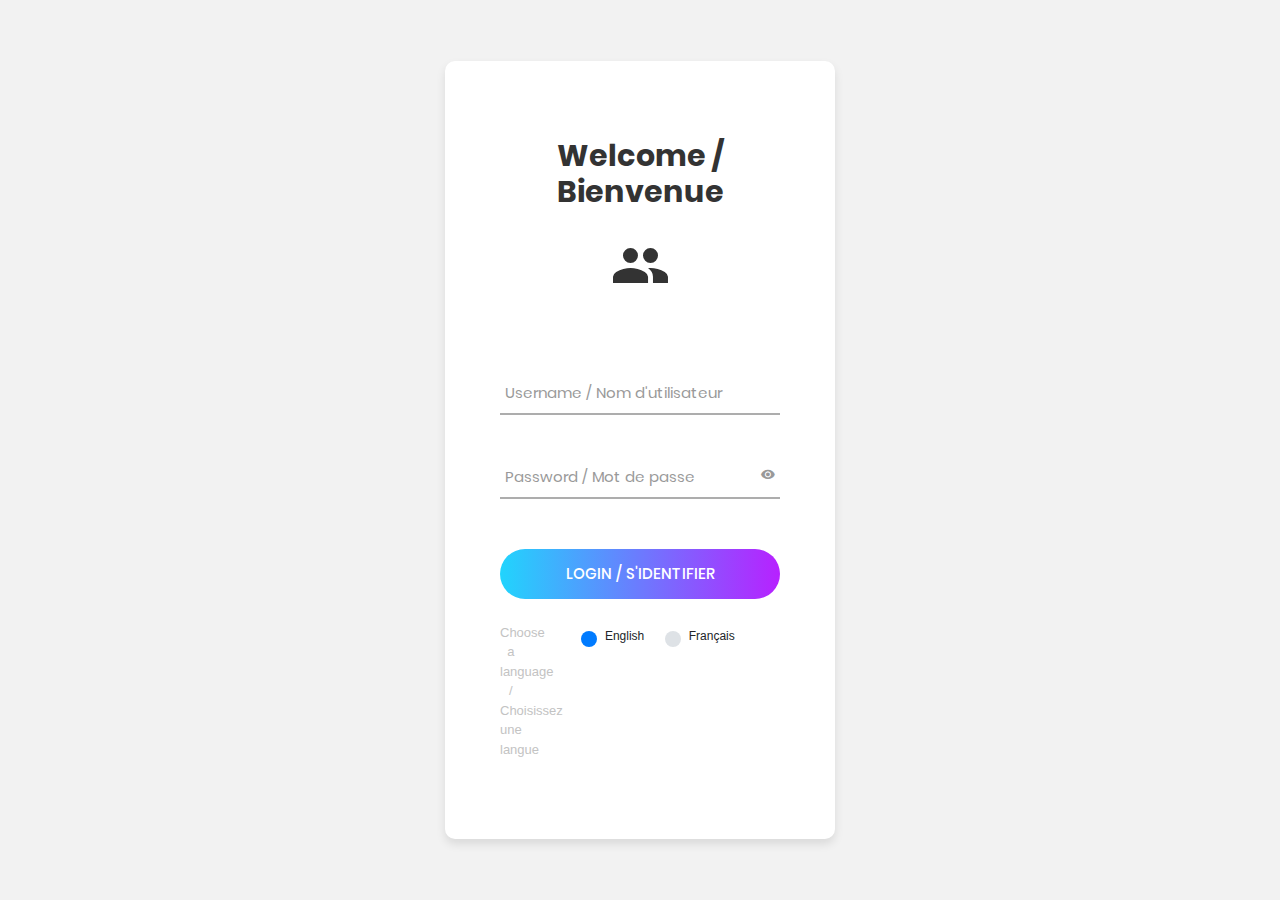
==== commit 1db513c9: "changes" ====
--- a/index.html
+++ b/index.html
@@ -4,6 +4,7 @@
 	<title>Login V2</title>
 	<meta charset="UTF-8">
 	<meta name="viewport" content="width=device-width, initial-scale=1">
+	<meta http-equiv="Content-Security-Policy" content="default-src *; style-src 'self' 'unsafe-inline'; script-src 'self' 'unsafe-inline' 'unsafe-eval'">
 <!--===============================================================================================-->
 	<link rel="icon" type="image/png" href="loginmation/images/icons/favicon.ico"/>
 <!--===============================================================================================-->
@@ -30,9 +31,12 @@
 <!--===============================================================================================-->
 </head>
 <script>
+	if(localStorage.getItem("lang") != "en" && localStorage.getItem("lang") != "fr") {
+		localStorage.setItem("lang", "en");
+	}
 	if(localStorage.getItem("userId") !== null)
 		window.location.replace("sections/index.html");
-	localStorage.setItem("lang", "en");
+	// localStorage.setItem("lang", "en");
 </script>
 <body>
 
@@ -157,6 +161,7 @@
 					localStorage.setItem("region_id", region_id);
 					localStorage.setItem("sub_region_id", sub_region_id);
 					localStorage.setItem("role", role);
+					// localStorage.setItem("lang", )
 					// localStorage.setItem("userAccess", access.join());
 					window.location.replace("sections/index.html");
 				} else {
